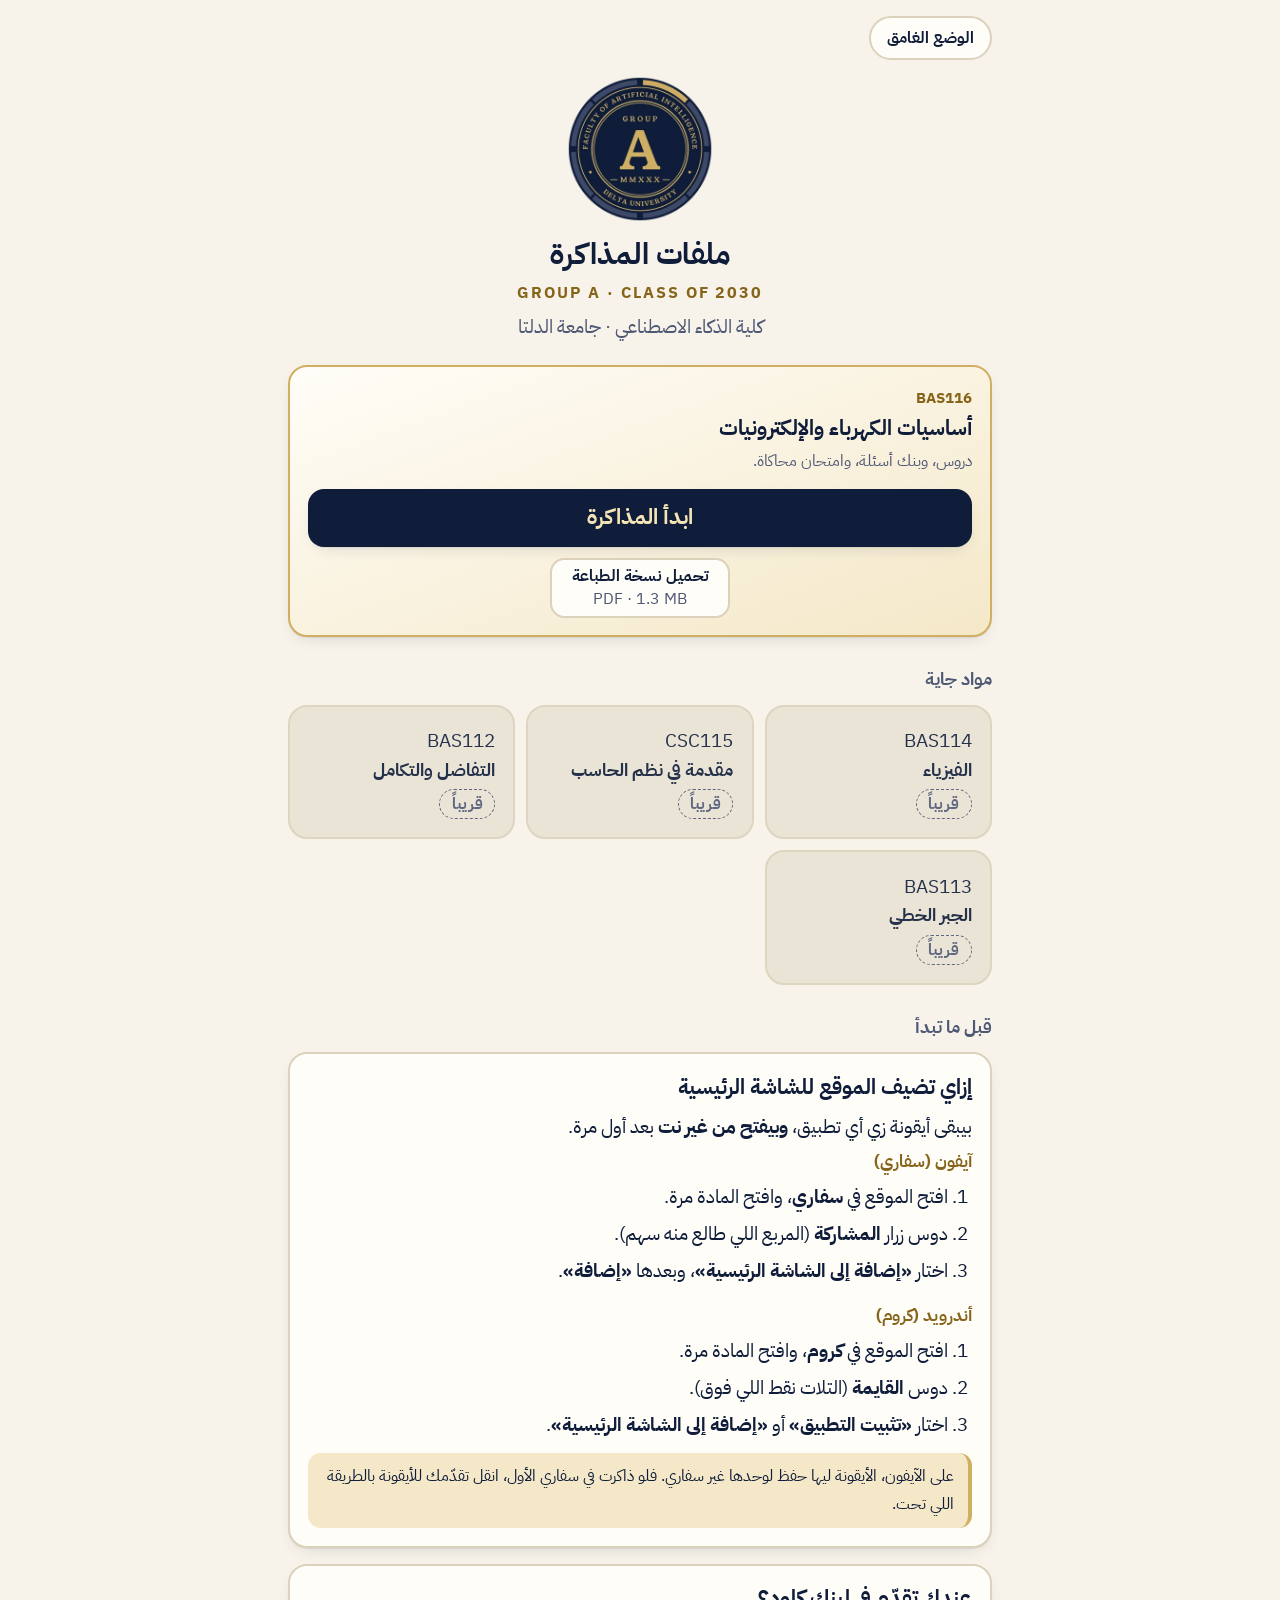
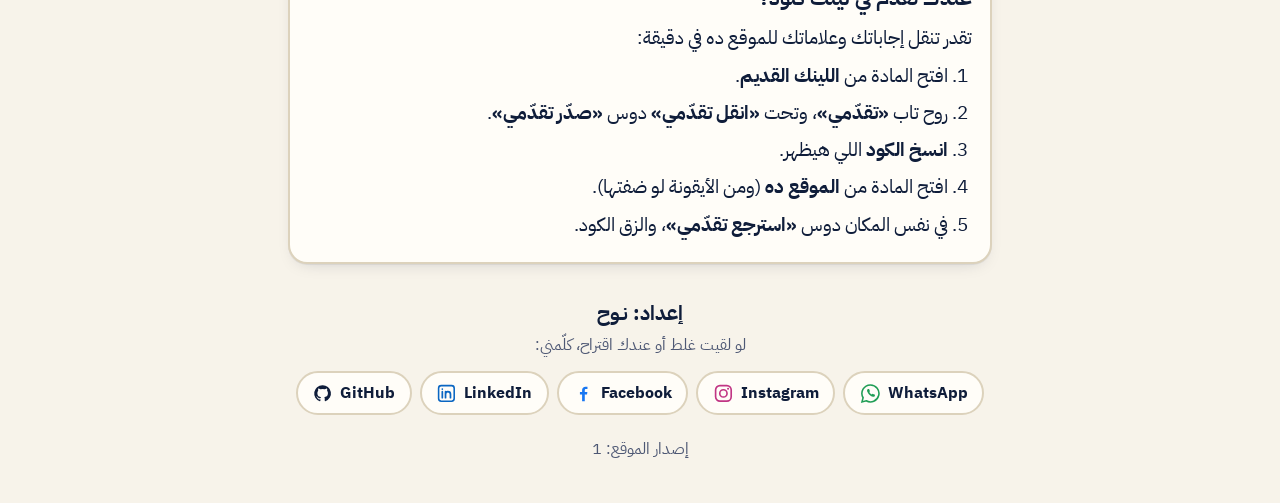
==== index.html @ 4255ae17 "Add offline study site (electricity course trial) Home page, BAS116 course + PDF, icons, manifest an" ====
<!doctype html>
<html lang="ar" dir="rtl">
<head>
<meta charset="utf-8">
<meta name="viewport" content="width=device-width, initial-scale=1, viewport-fit=cover">
<title>ملفات المذاكرة · Group A</title>
<meta name="description" content="ملفات مذاكرة Group A: كلية الذكاء الاصطناعي، جامعة الدلتا.">
<meta name="hub-version" content="1">
<link rel="manifest" href="manifest.webmanifest">
<link rel="icon" type="image/png" sizes="192x192" href="icons/icon-192.png">
<link rel="apple-touch-icon" sizes="180x180" href="icons/icon-180.png">
<meta name="apple-mobile-web-app-capable" content="yes">
<meta name="mobile-web-app-capable" content="yes">
<meta name="apple-mobile-web-app-title" content="مذاكرة Group A">
<meta name="apple-mobile-web-app-status-bar-style" content="default">
<meta name="theme-color" content="#F7F3EA" media="(prefers-color-scheme: light)">
<meta name="theme-color" content="#0B1530" media="(prefers-color-scheme: dark)">
<script>try{var t=localStorage.getItem("hub-theme");if(t==="light"||t==="dark")document.documentElement.setAttribute("data-theme",t)}catch(e){}</script>
<style>
@font-face{font-family:"IBM Plex Sans Arabic";font-weight:400;font-display:swap;src:url(fonts/plex-ar-400.woff2) format("woff2");unicode-range:U+0600-06FF, U+0750-077F, U+0870-088E, U+0890-0891, U+0897-08E1, U+08E3-08FF, U+200C-200E, U+2010-2011, U+204F, U+2E41, U+FB50-FDFF, U+FE70-FE74, U+FE76-FEFC, U+102E0-102FB, U+10E60-10E7E, U+10EC2-10EC4, U+10EFC-10EFF, U+1EE00-1EE03, U+1EE05-1EE1F, U+1EE21-1EE22, U+1EE24, U+1EE27, U+1EE29-1EE32, U+1EE34-1EE37, U+1EE39, U+1EE3B, U+1EE42, U+1EE47, U+1EE49, U+1EE4B, U+1EE4D-1EE4F, U+1EE51-1EE52, U+1EE54, U+1EE57, U+1EE59, U+1EE5B, U+1EE5D, U+1EE5F, U+1EE61-1EE62, U+1EE64, U+1EE67-1EE6A, U+1EE6C-1EE72, U+1EE74-1EE77, U+1EE79-1EE7C, U+1EE7E, U+1EE80-1EE89, U+1EE8B-1EE9B, U+1EEA1-1EEA3, U+1EEA5-1EEA9, U+1EEAB-1EEBB, U+1EEF0-1EEF1}
@font-face{font-family:"IBM Plex Sans Arabic";font-weight:400;font-display:swap;src:url(fonts/plex-lat-400.woff2) format("woff2");unicode-range:U+0000-00FF, U+0131, U+0152-0153, U+02BB-02BC, U+02C6, U+02DA, U+02DC, U+0304, U+0308, U+0329, U+2000-206F, U+20AC, U+2122, U+2191, U+2193, U+2212, U+2215, U+FEFF, U+FFFD}
@font-face{font-family:"IBM Plex Sans Arabic";font-weight:700;font-display:swap;src:url(fonts/plex-ar-700.woff2) format("woff2");unicode-range:U+0600-06FF, U+0750-077F, U+0870-088E, U+0890-0891, U+0897-08E1, U+08E3-08FF, U+200C-200E, U+2010-2011, U+204F, U+2E41, U+FB50-FDFF, U+FE70-FE74, U+FE76-FEFC, U+102E0-102FB, U+10E60-10E7E, U+10EC2-10EC4, U+10EFC-10EFF, U+1EE00-1EE03, U+1EE05-1EE1F, U+1EE21-1EE22, U+1EE24, U+1EE27, U+1EE29-1EE32, U+1EE34-1EE37, U+1EE39, U+1EE3B, U+1EE42, U+1EE47, U+1EE49, U+1EE4B, U+1EE4D-1EE4F, U+1EE51-1EE52, U+1EE54, U+1EE57, U+1EE59, U+1EE5B, U+1EE5D, U+1EE5F, U+1EE61-1EE62, U+1EE64, U+1EE67-1EE6A, U+1EE6C-1EE72, U+1EE74-1EE77, U+1EE79-1EE7C, U+1EE7E, U+1EE80-1EE89, U+1EE8B-1EE9B, U+1EEA1-1EEA3, U+1EEA5-1EEA9, U+1EEAB-1EEBB, U+1EEF0-1EEF1}
@font-face{font-family:"IBM Plex Sans Arabic";font-weight:700;font-display:swap;src:url(fonts/plex-lat-700.woff2) format("woff2");unicode-range:U+0000-00FF, U+0131, U+0152-0153, U+02BB-02BC, U+02C6, U+02DA, U+02DC, U+0304, U+0308, U+0329, U+2000-206F, U+20AC, U+2122, U+2191, U+2193, U+2212, U+2215, U+FEFF, U+FFFD}
:root{
  --paper:#F7F3EA;--surface:#FFFDF8;--ink:#0F1D3A;--muted:#4E5874;--rule:#DCD2BC;--hover:#EFE7D4;
  --acc:#0F1D3A;--on-acc:#F3E3B5;--gold:#D0AE62;--gold-ink:#86651B;--gold-soft:#F4E8C8;--soon:#E9E3D4;
  --ok:#1E7046;--okbg:#E4F2EA;
  --shadow:0 1px 0 rgba(15,29,58,.06),0 6px 18px -10px rgba(15,29,58,.25);
  --f-ui:"IBM Plex Sans Arabic","Segoe UI","Noto Sans Arabic",Tahoma,"Geeza Pro",Arial,sans-serif;
  color-scheme:light;
}
@media (prefers-color-scheme:dark){:root:not([data-theme="light"]){
  --paper:#0B1530;--surface:#111D3B;--ink:#EFE7D3;--muted:#A8B1C8;--rule:#26365C;--hover:#172548;
  --acc:#D0AE62;--on-acc:#0B1530;--gold:#D0AE62;--gold-ink:#E4C987;--gold-soft:#272716;--soon:#18264A;
  --ok:#72D49C;--okbg:#15301F;
  --shadow:0 1px 0 rgba(0,0,0,.3),0 8px 22px -12px rgba(0,0,0,.6);color-scheme:dark}}
:root[data-theme="dark"]{
  --paper:#0B1530;--surface:#111D3B;--ink:#EFE7D3;--muted:#A8B1C8;--rule:#26365C;--hover:#172548;
  --acc:#D0AE62;--on-acc:#0B1530;--gold:#D0AE62;--gold-ink:#E4C987;--gold-soft:#272716;--soon:#18264A;
  --ok:#72D49C;--okbg:#15301F;
  --shadow:0 1px 0 rgba(0,0,0,.3),0 8px 22px -12px rgba(0,0,0,.6);color-scheme:dark}
*{box-sizing:border-box}
html{-webkit-text-size-adjust:100%;text-size-adjust:100%}
body{margin:0;background:var(--paper);color:var(--ink);font-family:var(--f-ui);font-size:19px;line-height:1.75;
  padding:env(safe-area-inset-top,0) 0 env(safe-area-inset-bottom,0)}
.wrap{max-width:46rem;margin:0 auto;padding:1rem 16px 2.5rem}
.en{direction:ltr;unicode-bidi:isolate;display:block}
h1,h2,h3,p{margin:0}
/* فوق */
.top{display:flex;justify-content:flex-start;margin-bottom:.4rem}
.theme{font:inherit;font-size:1rem;font-weight:700;color:var(--ink);background:var(--surface);border:2px solid var(--rule);border-radius:2rem;min-height:2.75rem;padding:.2rem 1rem;cursor:pointer}
.theme:hover{border-color:var(--gold)}
.hero{text-align:center;padding:.4rem 0 1.4rem}
.stamp{width:9.5rem;height:9.5rem;margin:0 auto .6rem;display:block}
.stamp.d{display:none}
@media (prefers-color-scheme:dark){:root:not([data-theme="light"]) .stamp.l{display:none}:root:not([data-theme="light"]) .stamp.d{display:block}}
:root[data-theme="dark"] .stamp.l{display:none}:root[data-theme="dark"] .stamp.d{display:block}
.hero h1{font-size:1.9rem;line-height:1.35;color:var(--ink)}
.hero .tag{font-size:1rem;font-weight:700;letter-spacing:.12em;color:var(--gold-ink);margin-top:.2rem}
.hero .sub{color:var(--muted);margin-top:.2rem}
/* كروت */
.card{background:var(--surface);border:2px solid var(--rule);border-radius:1.2rem;padding:1.1rem 1.15rem;box-shadow:var(--shadow);margin-bottom:1rem}
.card h2{font-size:1.3rem;line-height:1.45;margin-bottom:.5rem}
.sec{font-size:1.15rem;font-weight:700;color:var(--muted);margin:1.6rem 0 .6rem}
.course.live{border-color:var(--gold);background:linear-gradient(160deg,var(--surface),var(--gold-soft))}
.code{text-align:right}
.course .code{font-weight:700;color:var(--gold-ink);font-size:.95rem}
.course h2{margin:.1rem 0 .2rem}
.course .meta{color:var(--muted);font-size:1rem}
.go{display:flex;align-items:center;justify-content:center;width:100%;min-height:3.6rem;margin-top:.9rem;border-radius:1rem;background:var(--acc);color:var(--on-acc);
  font-size:1.35rem;font-weight:700;text-decoration:none;box-shadow:var(--shadow)}
.go:hover{filter:brightness(1.08)}
.go:focus-visible,.pdf:focus-visible,.theme:focus-visible,.soc:focus-visible{outline:3px solid var(--gold);outline-offset:3px}
.pdf{display:flex;flex-direction:column;align-items:center;margin:.7rem auto 0;width:fit-content;min-height:2.75rem;padding:.35rem 1.2rem;border-radius:.9rem;border:2px solid var(--rule);
  color:var(--ink);text-decoration:none;font-weight:700;font-size:1rem;line-height:1.4;background:var(--surface)}
.pdf .en{font-size:1rem;font-weight:400;color:var(--muted)}
.pdf:hover{border-color:var(--gold)}
.soonlist{display:grid;grid-template-columns:repeat(auto-fit,minmax(13rem,1fr));gap:.7rem}
.soonlist .card{margin:0;background:var(--soon);box-shadow:none;opacity:.9}
.soonlist h2{font-size:1.1rem;margin:0}
.badge{display:inline-block;margin-top:.4rem;font-size:1rem;font-weight:700;color:var(--muted);border:1.5px dashed var(--muted);border-radius:2rem;padding:0 .7rem}
ol{margin:.2rem 0 0;padding-inline-start:1.5rem}
ol li{margin:.25rem 0}
.how h3{font-size:1.05rem;margin:.8rem 0 .1rem;color:var(--gold-ink)}
.how h3:first-of-type{margin-top:.2rem}
.note{margin-top:.7rem;padding:.6rem .85rem;border-radius:.8rem;background:var(--gold-soft);border-inline-start:4px solid var(--gold);font-size:1rem}
b{font-weight:700}
.offline{display:none;text-align:center;font-size:1rem;font-weight:700;color:var(--ok);background:var(--okbg);border-radius:.8rem;padding:.4rem .8rem;margin:0 0 1rem}
.offline.on{display:block}
/* تحت */
.credit{text-align:center;margin-top:2rem}
.credit h2{font-size:1.25rem}
.credit p{color:var(--muted);font-size:1rem}
.socs{display:flex;flex-wrap:wrap;justify-content:center;gap:.5rem;margin-top:.7rem}
.soc{display:inline-flex;align-items:center;gap:.45rem;min-height:2.8rem;padding:.25rem .9rem;border-radius:2rem;border:2px solid var(--rule);background:var(--surface);color:var(--ink);text-decoration:none;font-weight:700;font-size:1rem;direction:ltr}
.soc svg{width:1.3rem;height:1.3rem}
.soc:hover{border-color:var(--gold)}
.soc.wa{color:#1f9d55}.soc.ig{color:#c13584}.soc.fb{color:#1877f2}.soc.li{color:#0a66c2}.soc.gh{color:var(--ink)}
.soc span{color:var(--ink)}
.ver{margin-top:1.2rem;text-align:center;color:var(--muted);font-size:1rem}
</style>
</head>
<body>
<div class="wrap">
<div class="top"><button type="button" class="theme" id="theme">الوضع الغامق</button></div>

<header class="hero">
  <img class="stamp l" src="icons/stamp-lg-l.webp" width="152" height="152" alt="ختم Group A: كلية الذكاء الاصطناعي، جامعة الدلتا">
  <img class="stamp d" src="icons/stamp-lg-d.webp" width="152" height="152" alt="ختم Group A: كلية الذكاء الاصطناعي، جامعة الدلتا">
  <h1>ملفات المذاكرة</h1>
  <p class="tag en">GROUP A · CLASS OF 2030</p>
  <p class="sub">كلية الذكاء الاصطناعي · جامعة الدلتا</p>
</header>

<p class="offline" id="offline">✓ الموقع اتحفظ على جهازك، وبيفتح من غير نت.</p>

<main>
<section class="card course live" aria-labelledby="c-bas116">
  <p class="code en">BAS116</p>
  <h2 id="c-bas116">أساسيات الكهرباء والإلكترونيات</h2>
  <p class="meta">دروس، وبنك أسئلة، وامتحان محاكاة.</p>
  <a class="go" href="courses/BAS116_Electronics.html">ابدأ المذاكرة</a>
  <a class="pdf" href="pdfs/BAS116_Electronics.pdf" download>تحميل نسخة الطباعة<span class="en">PDF · 1.3 MB</span></a>
</section>

<h2 class="sec">مواد جاية</h2>
<div class="soonlist">
  <div class="card"><p class="code en">BAS114</p><h2>الفيزياء</h2><span class="badge">قريباً</span></div>
  <div class="card"><p class="code en">CSC115</p><h2>مقدمة في نظم الحاسب</h2><span class="badge">قريباً</span></div>
  <div class="card"><p class="code en">BAS112</p><h2>التفاضل والتكامل</h2><span class="badge">قريباً</span></div>
  <div class="card"><p class="code en">BAS113</p><h2>الجبر الخطي</h2><span class="badge">قريباً</span></div>
</div>

<h2 class="sec">قبل ما تبدأ</h2>
<section class="card how" aria-labelledby="h-add">
  <h2 id="h-add">إزاي تضيف الموقع للشاشة الرئيسية</h2>
  <p>بيبقى أيقونة زي أي تطبيق، <b>وبيفتح من غير نت</b> بعد أول مرة.</p>
  <h3>آيفون (سفاري)</h3>
  <ol>
    <li>افتح الموقع في <b>سفاري</b>، وافتح المادة مرة.</li>
    <li>دوس زرار <b>المشاركة</b> (المربع اللي طالع منه سهم).</li>
    <li>اختار <b>«إضافة إلى الشاشة الرئيسية»</b>، وبعدها <b>«إضافة»</b>.</li>
  </ol>
  <h3>أندرويد (كروم)</h3>
  <ol>
    <li>افتح الموقع في <b>كروم</b>، وافتح المادة مرة.</li>
    <li>دوس <b>القايمة</b> (التلات نقط اللي فوق).</li>
    <li>اختار <b>«تثبيت التطبيق»</b> أو <b>«إضافة إلى الشاشة الرئيسية»</b>.</li>
  </ol>
  <p class="note">على الآيفون، الأيقونة ليها حفظ لوحدها غير سفاري. فلو ذاكرت في سفاري الأول، انقل تقدّمك للأيقونة بالطريقة اللي تحت.</p>
</section>

<section class="card how" aria-labelledby="h-move">
  <h2 id="h-move">عندك تقدّم في لينك كلود؟</h2>
  <p>تقدر تنقل إجاباتك وعلاماتك للموقع ده في دقيقة:</p>
  <ol>
    <li>افتح المادة من <b>اللينك القديم</b>.</li>
    <li>روح تاب <b>«تقدّمي»</b>، وتحت <b>«انقل تقدّمي»</b> دوس <b>«صدّر تقدّمي»</b>.</li>
    <li><b>انسخ الكود</b> اللي هيظهر.</li>
    <li>افتح المادة من <b>الموقع ده</b> (ومن الأيقونة لو ضفتها).</li>
    <li>في نفس المكان دوس <b>«استرجع تقدّمي»</b>، والزق الكود.</li>
  </ol>
</section>
</main>

<footer class="credit" aria-labelledby="cr-h">
  <h2 id="cr-h">إعداد: نـوح</h2>
  <p>لو لقيت غلط أو عندك اقتراح، كلّمني:</p>
  <div class="socs"><a class="soc wa" href="https://wa.me/201114232172" target="_blank" rel="noopener"><svg viewBox="0 0 24 24" aria-hidden="true"><path d="M12 2.2A9.8 9.8 0 0 0 3.6 17l-1.3 4.8 4.9-1.3A9.8 9.8 0 1 0 12 2.2Z" fill="none" stroke="currentColor" stroke-width="1.8"/><path d="M8.6 7.4c.3-.6.6-.6.9-.6h.6c.2 0 .4.1.5.4l.8 1.9c.1.2 0 .5-.1.7l-.6.7c.6 1.2 1.6 2.2 2.8 2.8l.7-.6c.2-.2.5-.2.7-.1l1.9.8c.3.1.4.3.4.6v.6c0 .4-.1.7-.6.9-1.2.6-3 .3-4.8-1.1a9.7 9.7 0 0 1-3.2-3.9c-.6-1.4-.6-2.4 0-3.1Z" fill="currentColor"/></svg><span>WhatsApp</span></a><a class="soc ig" href="https://www.instagram.com/nooh.m.ibrahim/" target="_blank" rel="noopener"><svg viewBox="0 0 24 24" aria-hidden="true"><rect x="3" y="3" width="18" height="18" rx="5" fill="none" stroke="currentColor" stroke-width="1.9"/><circle cx="12" cy="12" r="4.2" fill="none" stroke="currentColor" stroke-width="1.9"/><circle cx="17.4" cy="6.6" r="1.2" fill="currentColor"/></svg><span>Instagram</span></a><a class="soc fb" href="https://www.facebook.com/profile.php?id=61594278003270" target="_blank" rel="noopener"><svg viewBox="0 0 24 24" aria-hidden="true"><path d="M13.6 21v-7.6h2.6l.4-3h-3V8.5c0-.9.3-1.5 1.5-1.5h1.6V4.3a21 21 0 0 0-2.3-.1c-2.3 0-3.9 1.4-3.9 4v2.2H8v3h2.5V21Z" fill="currentColor"/></svg><span>Facebook</span></a><a class="soc li" href="https://www.linkedin.com/in/nooh-m-ibrahim/" target="_blank" rel="noopener"><svg viewBox="0 0 24 24" aria-hidden="true"><rect x="3" y="3" width="18" height="18" rx="3" fill="none" stroke="currentColor" stroke-width="1.8"/><path d="M7.3 10v7M7.3 7v.01M11 17v-7M11 13c0-1.8 1-3 2.6-3S16.7 11 16.7 13v4" fill="none" stroke="currentColor" stroke-width="2" stroke-linecap="round"/></svg><span>LinkedIn</span></a><a class="soc gh" href="https://github.com/Nooh-Ibrahim" target="_blank" rel="noopener"><svg viewBox="0 0 24 24" aria-hidden="true"><path d="M12 2.5a9.5 9.5 0 0 0-3 18.5c.5.1.7-.2.7-.5v-1.7c-2.6.6-3.2-1.2-3.2-1.2-.4-1.1-1.1-1.4-1.1-1.4-.9-.6.1-.6.1-.6 1 .1 1.5 1 1.5 1 .9 1.5 2.3 1.1 2.9.8.1-.6.3-1.1.6-1.3-2.1-.2-4.3-1-4.3-4.7 0-1 .4-1.9 1-2.6-.1-.2-.4-1.2.1-2.5 0 0 .8-.3 2.6 1a9 9 0 0 1 4.8 0c1.8-1.3 2.6-1 2.6-1 .5 1.3.2 2.3.1 2.5.6.7 1 1.6 1 2.6 0 3.7-2.2 4.5-4.3 4.7.3.3.6.9.6 1.8v2.6c0 .3.2.6.7.5A9.5 9.5 0 0 0 12 2.5Z" fill="currentColor"/></svg><span>GitHub</span></a></div>
  <p class="ver" id="ver">إصدار الموقع: 1</p>
</footer>
</div>

<script>
(function () {
  "use strict";
  var root = document.documentElement, btn = document.getElementById("theme");
  function isDark() {
    var t = root.getAttribute("data-theme");
    return t ? t === "dark" : matchMedia("(prefers-color-scheme: dark)").matches;
  }
  function label() { btn.textContent = isDark() ? "الوضع الفاتح" : "الوضع الغامق"; }
  btn.addEventListener("click", function () {
    var t = isDark() ? "light" : "dark";
    root.setAttribute("data-theme", t);
    try { localStorage.setItem("hub-theme", t); } catch (e) {}
    label();
  });
  matchMedia("(prefers-color-scheme: dark)").addEventListener("change", label);
  label();

  // الشغل من غير نت: الـ Service Worker على الموقع كله، وبيحفظ الملفات أول مرة.
  if ("serviceWorker" in navigator) {
    navigator.serviceWorker.register("sw.js", { scope: "./" }).catch(function (e) { console.warn("sw:", e); });
    navigator.serviceWorker.ready.then(function () { return check(0); });
  }
  function check(n) {
    // الرسالة بتظهر لما ملف المادة يبقى محفوظ فعلاً.
    return caches.match("courses/BAS116_Electronics.html", { ignoreSearch: true }).then(function (r) {
      if (r) document.getElementById("offline").classList.add("on");
      else if (n < 20) setTimeout(function () { check(n + 1); }, 1500);
    });
  }
})();
</script>
</body>
</html>
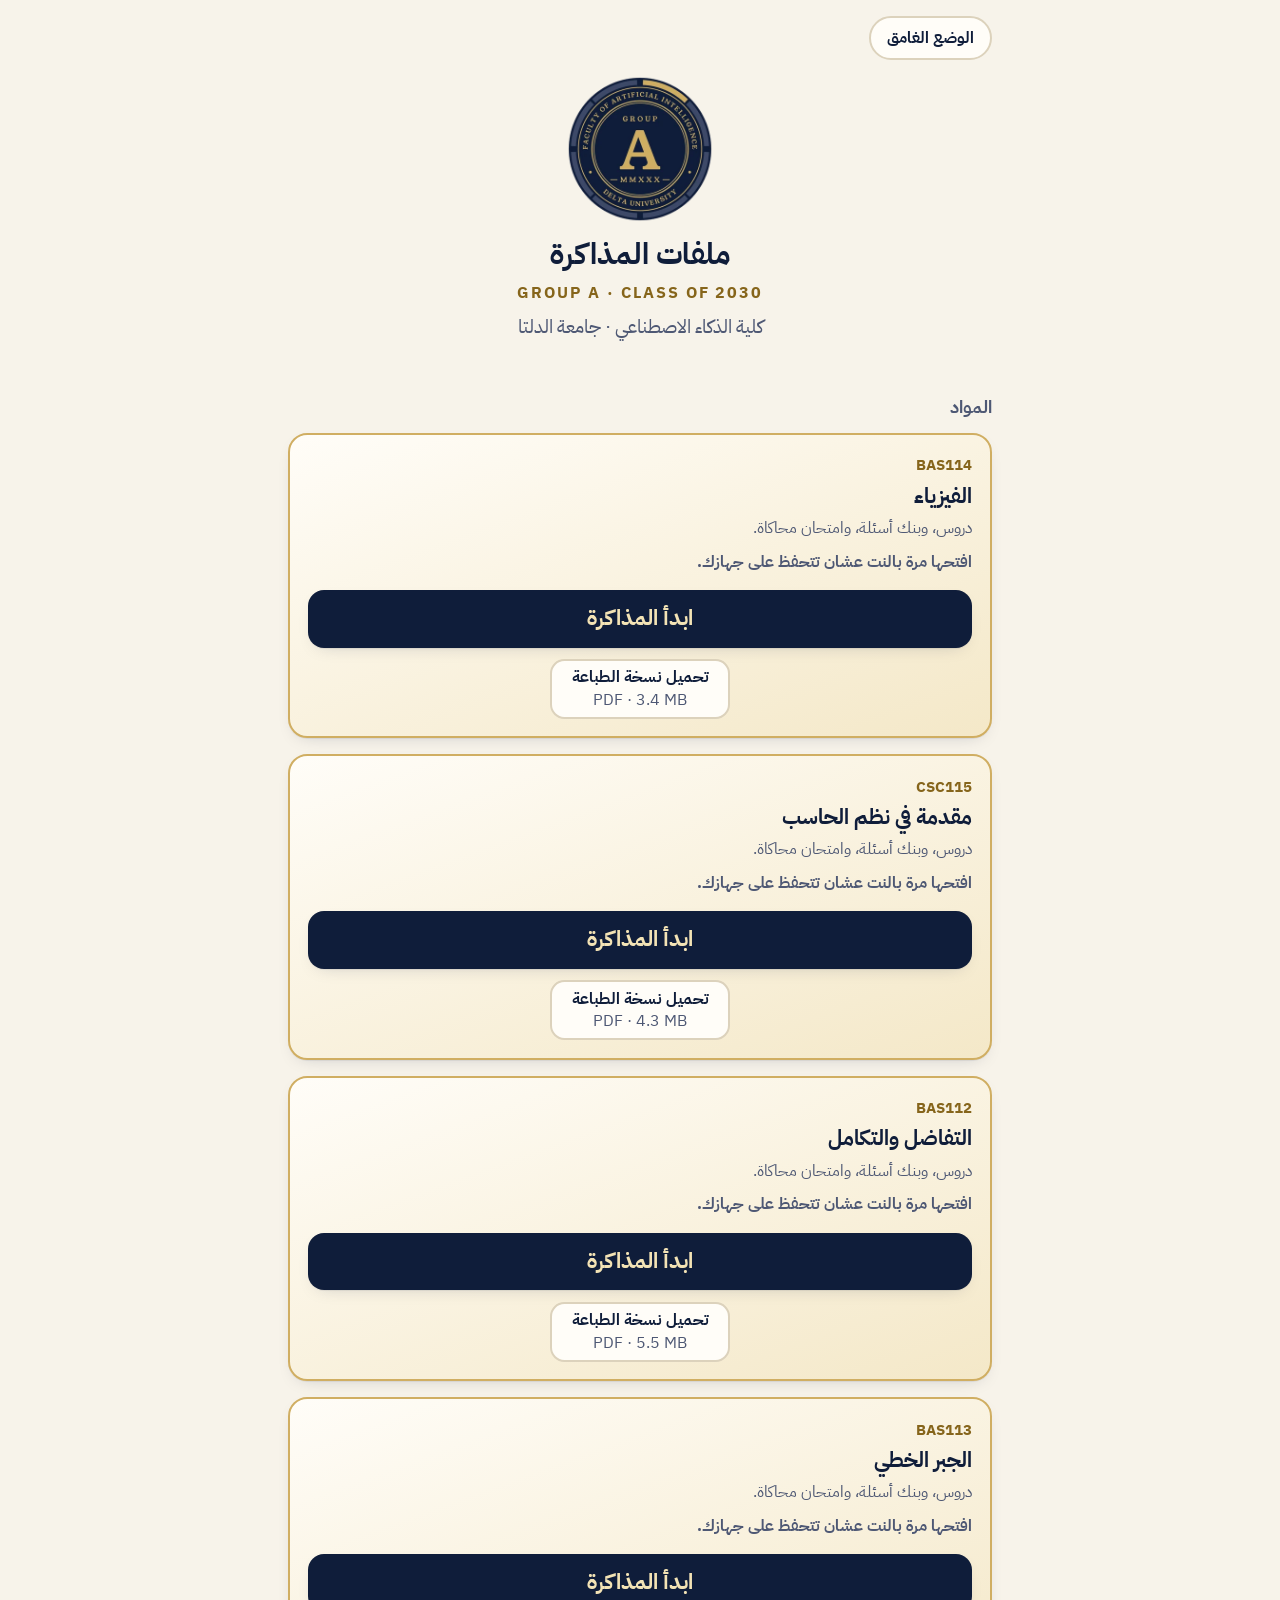
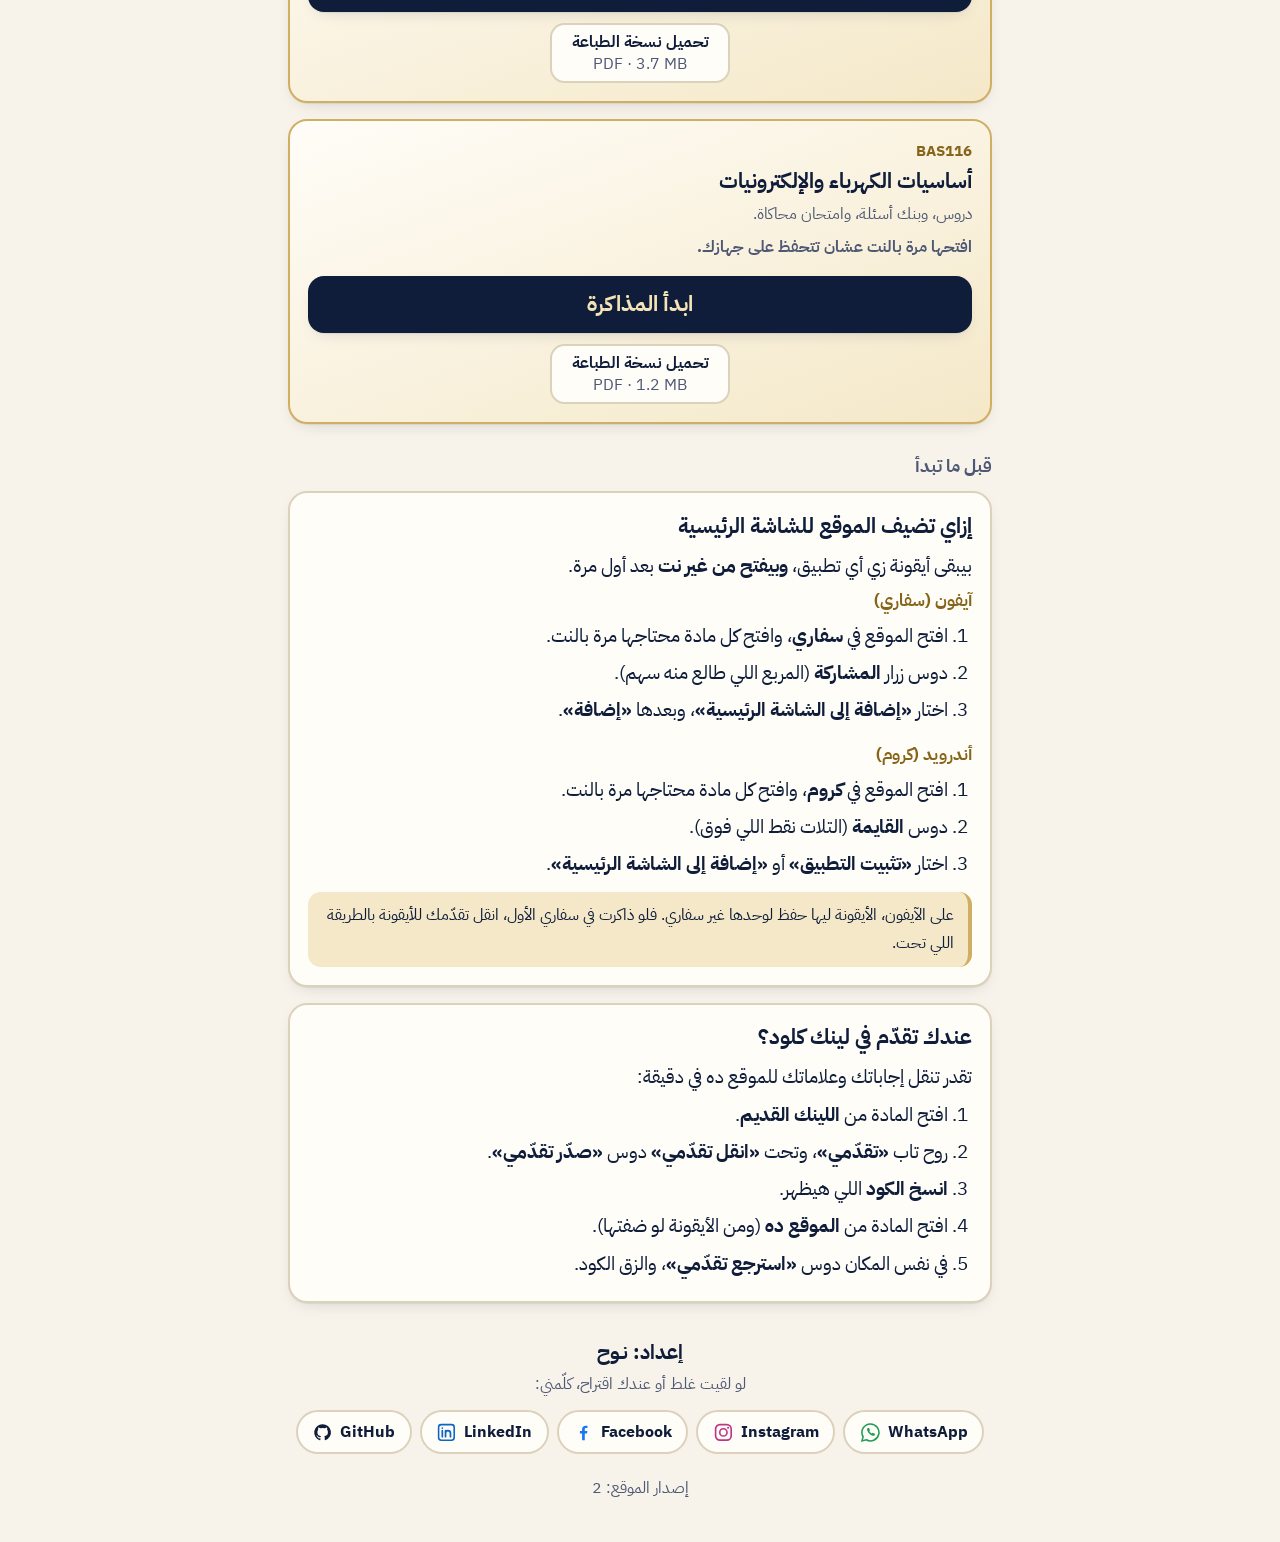
==== commit 4e767f51: "Add all five courses; save each course when first opened The shell is precached; course pages and PD" ====
--- a/index.html
+++ b/index.html
@@ -5,7 +5,7 @@
 <meta name="viewport" content="width=device-width, initial-scale=1, viewport-fit=cover">
 <title>ملفات المذاكرة · Group A</title>
 <meta name="description" content="ملفات مذاكرة Group A: كلية الذكاء الاصطناعي، جامعة الدلتا.">
-<meta name="hub-version" content="1">
+<meta name="hub-version" content="2">
 <link rel="manifest" href="manifest.webmanifest">
 <link rel="icon" type="image/png" sizes="192x192" href="icons/icon-192.png">
 <link rel="apple-touch-icon" sizes="180x180" href="icons/icon-180.png">
@@ -62,6 +62,8 @@
 .card{background:var(--surface);border:2px solid var(--rule);border-radius:1.2rem;padding:1.1rem 1.15rem;box-shadow:var(--shadow);margin-bottom:1rem}
 .card h2{font-size:1.3rem;line-height:1.45;margin-bottom:.5rem}
 .sec{font-size:1.15rem;font-weight:700;color:var(--muted);margin:1.6rem 0 .6rem}
+.saved{margin-top:.35rem;font-size:1rem;font-weight:700;color:var(--muted)}
+.saved.on{color:var(--ok)}
 .course.live{border-color:var(--gold);background:linear-gradient(160deg,var(--surface),var(--gold-soft))}
 .code{text-align:right}
 .course .code{font-weight:700;color:var(--gold-ink);font-size:.95rem}
@@ -75,10 +77,6 @@
   color:var(--ink);text-decoration:none;font-weight:700;font-size:1rem;line-height:1.4;background:var(--surface)}
 .pdf .en{font-size:1rem;font-weight:400;color:var(--muted)}
 .pdf:hover{border-color:var(--gold)}
-.soonlist{display:grid;grid-template-columns:repeat(auto-fit,minmax(13rem,1fr));gap:.7rem}
-.soonlist .card{margin:0;background:var(--soon);box-shadow:none;opacity:.9}
-.soonlist h2{font-size:1.1rem;margin:0}
-.badge{display:inline-block;margin-top:.4rem;font-size:1rem;font-weight:700;color:var(--muted);border:1.5px dashed var(--muted);border-radius:2rem;padding:0 .7rem}
 ol{margin:.2rem 0 0;padding-inline-start:1.5rem}
 ol li{margin:.25rem 0}
 .how h3{font-size:1.05rem;margin:.8rem 0 .1rem;color:var(--gold-ink)}
@@ -112,24 +110,50 @@
   <p class="sub">كلية الذكاء الاصطناعي · جامعة الدلتا</p>
 </header>
 
-<p class="offline" id="offline">✓ الموقع اتحفظ على جهازك، وبيفتح من غير نت.</p>
+<p class="offline" id="offline">✓ الموقع اتحفظ على جهازك، وبيفتح من غير نت. وكل مادة بتتحفظ أول ما تفتحها.</p>
 
 <main>
-<section class="card course live" aria-labelledby="c-bas116">
+<h2 class="sec">المواد</h2>
+<section class="card course live" aria-labelledby="c-bas114" data-course="courses/BAS114_Physics.html">
+  <p class="code en">BAS114</p>
+  <h2 id="c-bas114">الفيزياء</h2>
+  <p class="meta">دروس، وبنك أسئلة، وامتحان محاكاة.</p>
+  <p class="saved">افتحها مرة بالنت عشان تتحفظ على جهازك.</p>
+  <a class="go" href="courses/BAS114_Physics.html">ابدأ المذاكرة</a>
+  <a class="pdf" href="pdfs/BAS114_Physics.pdf" download>تحميل نسخة الطباعة<span class="en">PDF · 3.4 MB</span></a>
+</section>
+<section class="card course live" aria-labelledby="c-csc115" data-course="courses/CSC115_ComputerSystems.html">
+  <p class="code en">CSC115</p>
+  <h2 id="c-csc115">مقدمة في نظم الحاسب</h2>
+  <p class="meta">دروس، وبنك أسئلة، وامتحان محاكاة.</p>
+  <p class="saved">افتحها مرة بالنت عشان تتحفظ على جهازك.</p>
+  <a class="go" href="courses/CSC115_ComputerSystems.html">ابدأ المذاكرة</a>
+  <a class="pdf" href="pdfs/CSC115_ComputerSystems.pdf" download>تحميل نسخة الطباعة<span class="en">PDF · 4.3 MB</span></a>
+</section>
+<section class="card course live" aria-labelledby="c-bas112" data-course="courses/BAS112_Calculus.html">
+  <p class="code en">BAS112</p>
+  <h2 id="c-bas112">التفاضل والتكامل</h2>
+  <p class="meta">دروس، وبنك أسئلة، وامتحان محاكاة.</p>
+  <p class="saved">افتحها مرة بالنت عشان تتحفظ على جهازك.</p>
+  <a class="go" href="courses/BAS112_Calculus.html">ابدأ المذاكرة</a>
+  <a class="pdf" href="pdfs/BAS112_Calculus.pdf" download>تحميل نسخة الطباعة<span class="en">PDF · 5.5 MB</span></a>
+</section>
+<section class="card course live" aria-labelledby="c-bas113" data-course="courses/BAS113_LinearAlgebra.html">
+  <p class="code en">BAS113</p>
+  <h2 id="c-bas113">الجبر الخطي</h2>
+  <p class="meta">دروس، وبنك أسئلة، وامتحان محاكاة.</p>
+  <p class="saved">افتحها مرة بالنت عشان تتحفظ على جهازك.</p>
+  <a class="go" href="courses/BAS113_LinearAlgebra.html">ابدأ المذاكرة</a>
+  <a class="pdf" href="pdfs/BAS113_LinearAlgebra.pdf" download>تحميل نسخة الطباعة<span class="en">PDF · 3.7 MB</span></a>
+</section>
+<section class="card course live" aria-labelledby="c-bas116" data-course="courses/BAS116_Electronics.html">
   <p class="code en">BAS116</p>
   <h2 id="c-bas116">أساسيات الكهرباء والإلكترونيات</h2>
   <p class="meta">دروس، وبنك أسئلة، وامتحان محاكاة.</p>
+  <p class="saved">افتحها مرة بالنت عشان تتحفظ على جهازك.</p>
   <a class="go" href="courses/BAS116_Electronics.html">ابدأ المذاكرة</a>
-  <a class="pdf" href="pdfs/BAS116_Electronics.pdf" download>تحميل نسخة الطباعة<span class="en">PDF · 1.3 MB</span></a>
-</section>
-
-<h2 class="sec">مواد جاية</h2>
-<div class="soonlist">
-  <div class="card"><p class="code en">BAS114</p><h2>الفيزياء</h2><span class="badge">قريباً</span></div>
-  <div class="card"><p class="code en">CSC115</p><h2>مقدمة في نظم الحاسب</h2><span class="badge">قريباً</span></div>
-  <div class="card"><p class="code en">BAS112</p><h2>التفاضل والتكامل</h2><span class="badge">قريباً</span></div>
-  <div class="card"><p class="code en">BAS113</p><h2>الجبر الخطي</h2><span class="badge">قريباً</span></div>
-</div>
+  <a class="pdf" href="pdfs/BAS116_Electronics.pdf" download>تحميل نسخة الطباعة<span class="en">PDF · 1.2 MB</span></a>
+</section>
 
 <h2 class="sec">قبل ما تبدأ</h2>
 <section class="card how" aria-labelledby="h-add">
@@ -137,13 +161,13 @@
   <p>بيبقى أيقونة زي أي تطبيق، <b>وبيفتح من غير نت</b> بعد أول مرة.</p>
   <h3>آيفون (سفاري)</h3>
   <ol>
-    <li>افتح الموقع في <b>سفاري</b>، وافتح المادة مرة.</li>
+    <li>افتح الموقع في <b>سفاري</b>، وافتح كل مادة محتاجها مرة بالنت.</li>
     <li>دوس زرار <b>المشاركة</b> (المربع اللي طالع منه سهم).</li>
     <li>اختار <b>«إضافة إلى الشاشة الرئيسية»</b>، وبعدها <b>«إضافة»</b>.</li>
   </ol>
   <h3>أندرويد (كروم)</h3>
   <ol>
-    <li>افتح الموقع في <b>كروم</b>، وافتح المادة مرة.</li>
+    <li>افتح الموقع في <b>كروم</b>، وافتح كل مادة محتاجها مرة بالنت.</li>
     <li>دوس <b>القايمة</b> (التلات نقط اللي فوق).</li>
     <li>اختار <b>«تثبيت التطبيق»</b> أو <b>«إضافة إلى الشاشة الرئيسية»</b>.</li>
   </ol>
@@ -167,7 +191,7 @@
   <h2 id="cr-h">إعداد: نـوح</h2>
   <p>لو لقيت غلط أو عندك اقتراح، كلّمني:</p>
   <div class="socs"><a class="soc wa" href="https://wa.me/201114232172" target="_blank" rel="noopener"><svg viewBox="0 0 24 24" aria-hidden="true"><path d="M12 2.2A9.8 9.8 0 0 0 3.6 17l-1.3 4.8 4.9-1.3A9.8 9.8 0 1 0 12 2.2Z" fill="none" stroke="currentColor" stroke-width="1.8"/><path d="M8.6 7.4c.3-.6.6-.6.9-.6h.6c.2 0 .4.1.5.4l.8 1.9c.1.2 0 .5-.1.7l-.6.7c.6 1.2 1.6 2.2 2.8 2.8l.7-.6c.2-.2.5-.2.7-.1l1.9.8c.3.1.4.3.4.6v.6c0 .4-.1.7-.6.9-1.2.6-3 .3-4.8-1.1a9.7 9.7 0 0 1-3.2-3.9c-.6-1.4-.6-2.4 0-3.1Z" fill="currentColor"/></svg><span>WhatsApp</span></a><a class="soc ig" href="https://www.instagram.com/nooh.m.ibrahim/" target="_blank" rel="noopener"><svg viewBox="0 0 24 24" aria-hidden="true"><rect x="3" y="3" width="18" height="18" rx="5" fill="none" stroke="currentColor" stroke-width="1.9"/><circle cx="12" cy="12" r="4.2" fill="none" stroke="currentColor" stroke-width="1.9"/><circle cx="17.4" cy="6.6" r="1.2" fill="currentColor"/></svg><span>Instagram</span></a><a class="soc fb" href="https://www.facebook.com/profile.php?id=61594278003270" target="_blank" rel="noopener"><svg viewBox="0 0 24 24" aria-hidden="true"><path d="M13.6 21v-7.6h2.6l.4-3h-3V8.5c0-.9.3-1.5 1.5-1.5h1.6V4.3a21 21 0 0 0-2.3-.1c-2.3 0-3.9 1.4-3.9 4v2.2H8v3h2.5V21Z" fill="currentColor"/></svg><span>Facebook</span></a><a class="soc li" href="https://www.linkedin.com/in/nooh-m-ibrahim/" target="_blank" rel="noopener"><svg viewBox="0 0 24 24" aria-hidden="true"><rect x="3" y="3" width="18" height="18" rx="3" fill="none" stroke="currentColor" stroke-width="1.8"/><path d="M7.3 10v7M7.3 7v.01M11 17v-7M11 13c0-1.8 1-3 2.6-3S16.7 11 16.7 13v4" fill="none" stroke="currentColor" stroke-width="2" stroke-linecap="round"/></svg><span>LinkedIn</span></a><a class="soc gh" href="https://github.com/Nooh-Ibrahim" target="_blank" rel="noopener"><svg viewBox="0 0 24 24" aria-hidden="true"><path d="M12 2.5a9.5 9.5 0 0 0-3 18.5c.5.1.7-.2.7-.5v-1.7c-2.6.6-3.2-1.2-3.2-1.2-.4-1.1-1.1-1.4-1.1-1.4-.9-.6.1-.6.1-.6 1 .1 1.5 1 1.5 1 .9 1.5 2.3 1.1 2.9.8.1-.6.3-1.1.6-1.3-2.1-.2-4.3-1-4.3-4.7 0-1 .4-1.9 1-2.6-.1-.2-.4-1.2.1-2.5 0 0 .8-.3 2.6 1a9 9 0 0 1 4.8 0c1.8-1.3 2.6-1 2.6-1 .5 1.3.2 2.3.1 2.5.6.7 1 1.6 1 2.6 0 3.7-2.2 4.5-4.3 4.7.3.3.6.9.6 1.8v2.6c0 .3.2.6.7.5A9.5 9.5 0 0 0 12 2.5Z" fill="currentColor"/></svg><span>GitHub</span></a></div>
-  <p class="ver" id="ver">إصدار الموقع: 1</p>
+  <p class="ver" id="ver">إصدار الموقع: 2</p>
 </footer>
 </div>
 
@@ -195,9 +219,14 @@
     navigator.serviceWorker.ready.then(function () { return check(0); });
   }
   function check(n) {
-    // الرسالة بتظهر لما ملف المادة يبقى محفوظ فعلاً.
-    return caches.match("courses/BAS116_Electronics.html", { ignoreSearch: true }).then(function (r) {
-      if (r) document.getElementById("offline").classList.add("on");
+    // الرسالة بتظهر لما الصفحة الرئيسية تتحفظ، وكل كارت بيقول مادته محفوظة ولا لأ.
+    var cards = [].slice.call(document.querySelectorAll("[data-course]"));
+    return Promise.all([caches.match("./")].concat(cards.map(function (c) {
+      return caches.match(c.getAttribute("data-course"), { ignoreSearch: true }).then(function (r) {
+        if (r) { var s = c.querySelector(".saved"); s.textContent = "✓ محفوظة على جهازك، وبتفتح من غير نت."; s.classList.add("on"); }
+      });
+    }))).then(function (r) {
+      if (r[0]) document.getElementById("offline").classList.add("on");
       else if (n < 20) setTimeout(function () { check(n + 1); }, 1500);
     });
   }
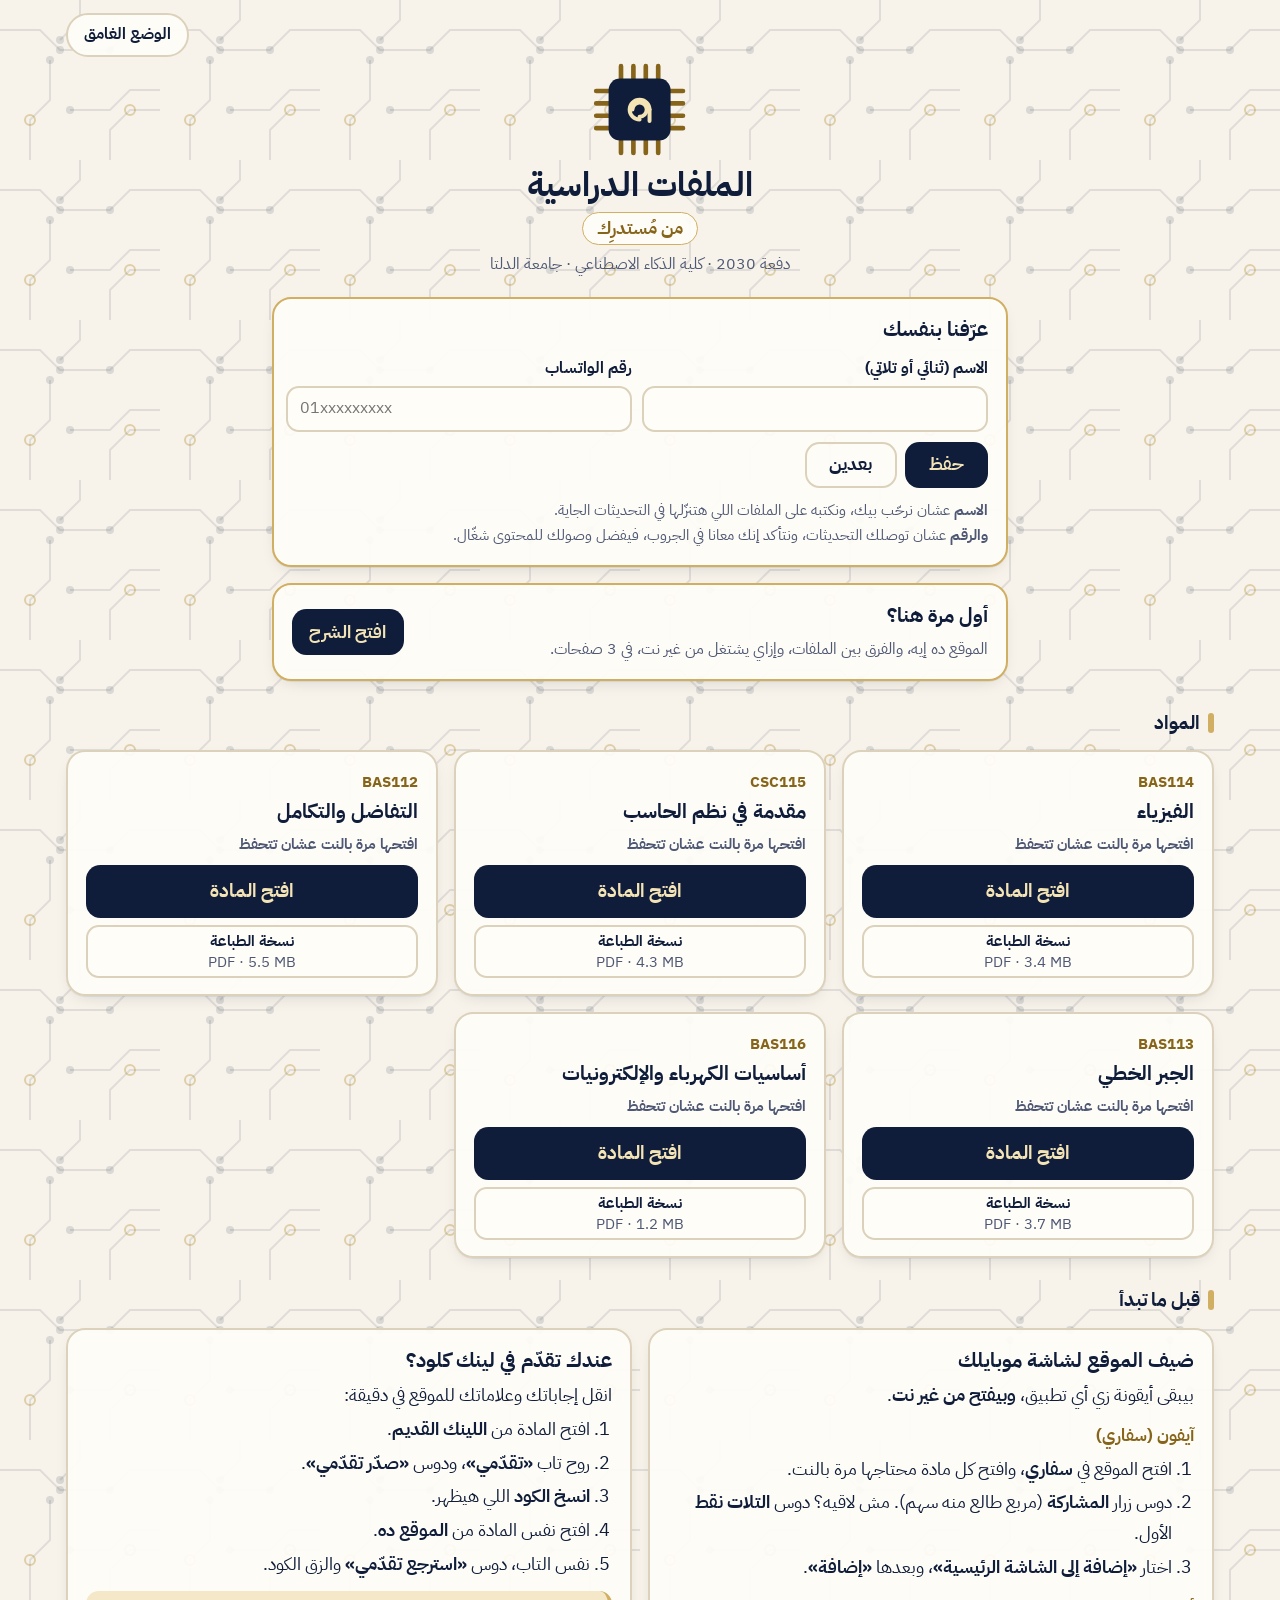
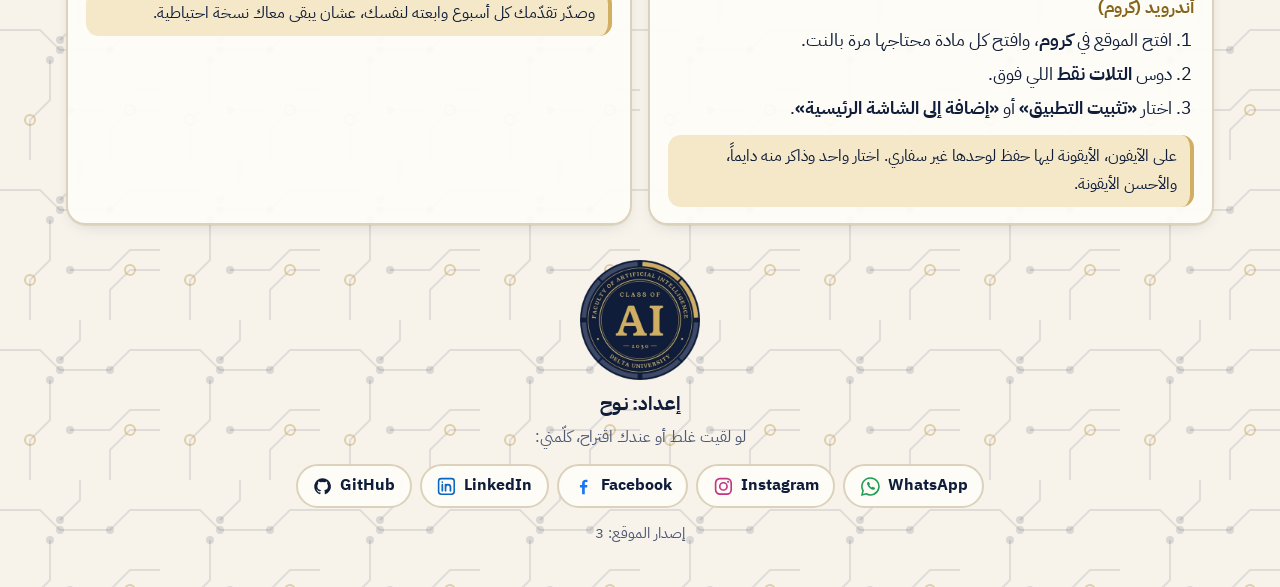
==== commit 72577ce3: "Redesign as «الملفات الدراسية» from Mustadrak (v3) - Mustadrak meem-in-chip logo and app icons, PCB-" ====
--- a/index.html
+++ b/index.html
@@ -3,195 +3,141 @@
 <head>
 <meta charset="utf-8">
 <meta name="viewport" content="width=device-width, initial-scale=1, viewport-fit=cover">
-<title>ملفات المذاكرة · Group A</title>
-<meta name="description" content="ملفات مذاكرة Group A: كلية الذكاء الاصطناعي، جامعة الدلتا.">
-<meta name="hub-version" content="2">
+<title>الملفات الدراسية · مُستدرِك</title>
+<meta name="description" content="الملفات الدراسية لدفعة 2030، كلية الذكاء الاصطناعي، جامعة الدلتا. من مُستدرِك.">
+<meta name="hub-version" content="3">
 <link rel="manifest" href="manifest.webmanifest">
 <link rel="icon" type="image/png" sizes="192x192" href="icons/icon-192.png">
 <link rel="apple-touch-icon" sizes="180x180" href="icons/icon-180.png">
 <meta name="apple-mobile-web-app-capable" content="yes">
 <meta name="mobile-web-app-capable" content="yes">
-<meta name="apple-mobile-web-app-title" content="مذاكرة Group A">
+<meta name="apple-mobile-web-app-title" content="الملفات الدراسية">
 <meta name="apple-mobile-web-app-status-bar-style" content="default">
 <meta name="theme-color" content="#F7F3EA" media="(prefers-color-scheme: light)">
 <meta name="theme-color" content="#0B1530" media="(prefers-color-scheme: dark)">
 <script>try{var t=localStorage.getItem("hub-theme");if(t==="light"||t==="dark")document.documentElement.setAttribute("data-theme",t)}catch(e){}</script>
-<style>
-@font-face{font-family:"IBM Plex Sans Arabic";font-weight:400;font-display:swap;src:url(fonts/plex-ar-400.woff2) format("woff2");unicode-range:U+0600-06FF, U+0750-077F, U+0870-088E, U+0890-0891, U+0897-08E1, U+08E3-08FF, U+200C-200E, U+2010-2011, U+204F, U+2E41, U+FB50-FDFF, U+FE70-FE74, U+FE76-FEFC, U+102E0-102FB, U+10E60-10E7E, U+10EC2-10EC4, U+10EFC-10EFF, U+1EE00-1EE03, U+1EE05-1EE1F, U+1EE21-1EE22, U+1EE24, U+1EE27, U+1EE29-1EE32, U+1EE34-1EE37, U+1EE39, U+1EE3B, U+1EE42, U+1EE47, U+1EE49, U+1EE4B, U+1EE4D-1EE4F, U+1EE51-1EE52, U+1EE54, U+1EE57, U+1EE59, U+1EE5B, U+1EE5D, U+1EE5F, U+1EE61-1EE62, U+1EE64, U+1EE67-1EE6A, U+1EE6C-1EE72, U+1EE74-1EE77, U+1EE79-1EE7C, U+1EE7E, U+1EE80-1EE89, U+1EE8B-1EE9B, U+1EEA1-1EEA3, U+1EEA5-1EEA9, U+1EEAB-1EEBB, U+1EEF0-1EEF1}
-@font-face{font-family:"IBM Plex Sans Arabic";font-weight:400;font-display:swap;src:url(fonts/plex-lat-400.woff2) format("woff2");unicode-range:U+0000-00FF, U+0131, U+0152-0153, U+02BB-02BC, U+02C6, U+02DA, U+02DC, U+0304, U+0308, U+0329, U+2000-206F, U+20AC, U+2122, U+2191, U+2193, U+2212, U+2215, U+FEFF, U+FFFD}
-@font-face{font-family:"IBM Plex Sans Arabic";font-weight:700;font-display:swap;src:url(fonts/plex-ar-700.woff2) format("woff2");unicode-range:U+0600-06FF, U+0750-077F, U+0870-088E, U+0890-0891, U+0897-08E1, U+08E3-08FF, U+200C-200E, U+2010-2011, U+204F, U+2E41, U+FB50-FDFF, U+FE70-FE74, U+FE76-FEFC, U+102E0-102FB, U+10E60-10E7E, U+10EC2-10EC4, U+10EFC-10EFF, U+1EE00-1EE03, U+1EE05-1EE1F, U+1EE21-1EE22, U+1EE24, U+1EE27, U+1EE29-1EE32, U+1EE34-1EE37, U+1EE39, U+1EE3B, U+1EE42, U+1EE47, U+1EE49, U+1EE4B, U+1EE4D-1EE4F, U+1EE51-1EE52, U+1EE54, U+1EE57, U+1EE59, U+1EE5B, U+1EE5D, U+1EE5F, U+1EE61-1EE62, U+1EE64, U+1EE67-1EE6A, U+1EE6C-1EE72, U+1EE74-1EE77, U+1EE79-1EE7C, U+1EE7E, U+1EE80-1EE89, U+1EE8B-1EE9B, U+1EEA1-1EEA3, U+1EEA5-1EEA9, U+1EEAB-1EEBB, U+1EEF0-1EEF1}
-@font-face{font-family:"IBM Plex Sans Arabic";font-weight:700;font-display:swap;src:url(fonts/plex-lat-700.woff2) format("woff2");unicode-range:U+0000-00FF, U+0131, U+0152-0153, U+02BB-02BC, U+02C6, U+02DA, U+02DC, U+0304, U+0308, U+0329, U+2000-206F, U+20AC, U+2122, U+2191, U+2193, U+2212, U+2215, U+FEFF, U+FFFD}
-:root{
-  --paper:#F7F3EA;--surface:#FFFDF8;--ink:#0F1D3A;--muted:#4E5874;--rule:#DCD2BC;--hover:#EFE7D4;
-  --acc:#0F1D3A;--on-acc:#F3E3B5;--gold:#D0AE62;--gold-ink:#86651B;--gold-soft:#F4E8C8;--soon:#E9E3D4;
-  --ok:#1E7046;--okbg:#E4F2EA;
-  --shadow:0 1px 0 rgba(15,29,58,.06),0 6px 18px -10px rgba(15,29,58,.25);
-  --f-ui:"IBM Plex Sans Arabic","Segoe UI","Noto Sans Arabic",Tahoma,"Geeza Pro",Arial,sans-serif;
-  color-scheme:light;
-}
-@media (prefers-color-scheme:dark){:root:not([data-theme="light"]){
-  --paper:#0B1530;--surface:#111D3B;--ink:#EFE7D3;--muted:#A8B1C8;--rule:#26365C;--hover:#172548;
-  --acc:#D0AE62;--on-acc:#0B1530;--gold:#D0AE62;--gold-ink:#E4C987;--gold-soft:#272716;--soon:#18264A;
-  --ok:#72D49C;--okbg:#15301F;
-  --shadow:0 1px 0 rgba(0,0,0,.3),0 8px 22px -12px rgba(0,0,0,.6);color-scheme:dark}}
-:root[data-theme="dark"]{
-  --paper:#0B1530;--surface:#111D3B;--ink:#EFE7D3;--muted:#A8B1C8;--rule:#26365C;--hover:#172548;
-  --acc:#D0AE62;--on-acc:#0B1530;--gold:#D0AE62;--gold-ink:#E4C987;--gold-soft:#272716;--soon:#18264A;
-  --ok:#72D49C;--okbg:#15301F;
-  --shadow:0 1px 0 rgba(0,0,0,.3),0 8px 22px -12px rgba(0,0,0,.6);color-scheme:dark}
-*{box-sizing:border-box}
-html{-webkit-text-size-adjust:100%;text-size-adjust:100%}
-body{margin:0;background:var(--paper);color:var(--ink);font-family:var(--f-ui);font-size:19px;line-height:1.75;
-  padding:env(safe-area-inset-top,0) 0 env(safe-area-inset-bottom,0)}
-.wrap{max-width:46rem;margin:0 auto;padding:1rem 16px 2.5rem}
-.en{direction:ltr;unicode-bidi:isolate;display:block}
-h1,h2,h3,p{margin:0}
-/* فوق */
-.top{display:flex;justify-content:flex-start;margin-bottom:.4rem}
-.theme{font:inherit;font-size:1rem;font-weight:700;color:var(--ink);background:var(--surface);border:2px solid var(--rule);border-radius:2rem;min-height:2.75rem;padding:.2rem 1rem;cursor:pointer}
-.theme:hover{border-color:var(--gold)}
-.hero{text-align:center;padding:.4rem 0 1.4rem}
-.stamp{width:9.5rem;height:9.5rem;margin:0 auto .6rem;display:block}
-.stamp.d{display:none}
-@media (prefers-color-scheme:dark){:root:not([data-theme="light"]) .stamp.l{display:none}:root:not([data-theme="light"]) .stamp.d{display:block}}
-:root[data-theme="dark"] .stamp.l{display:none}:root[data-theme="dark"] .stamp.d{display:block}
-.hero h1{font-size:1.9rem;line-height:1.35;color:var(--ink)}
-.hero .tag{font-size:1rem;font-weight:700;letter-spacing:.12em;color:var(--gold-ink);margin-top:.2rem}
-.hero .sub{color:var(--muted);margin-top:.2rem}
-/* كروت */
-.card{background:var(--surface);border:2px solid var(--rule);border-radius:1.2rem;padding:1.1rem 1.15rem;box-shadow:var(--shadow);margin-bottom:1rem}
-.card h2{font-size:1.3rem;line-height:1.45;margin-bottom:.5rem}
-.sec{font-size:1.15rem;font-weight:700;color:var(--muted);margin:1.6rem 0 .6rem}
-.saved{margin-top:.35rem;font-size:1rem;font-weight:700;color:var(--muted)}
-.saved.on{color:var(--ok)}
-.course.live{border-color:var(--gold);background:linear-gradient(160deg,var(--surface),var(--gold-soft))}
-.code{text-align:right}
-.course .code{font-weight:700;color:var(--gold-ink);font-size:.95rem}
-.course h2{margin:.1rem 0 .2rem}
-.course .meta{color:var(--muted);font-size:1rem}
-.go{display:flex;align-items:center;justify-content:center;width:100%;min-height:3.6rem;margin-top:.9rem;border-radius:1rem;background:var(--acc);color:var(--on-acc);
-  font-size:1.35rem;font-weight:700;text-decoration:none;box-shadow:var(--shadow)}
-.go:hover{filter:brightness(1.08)}
-.go:focus-visible,.pdf:focus-visible,.theme:focus-visible,.soc:focus-visible{outline:3px solid var(--gold);outline-offset:3px}
-.pdf{display:flex;flex-direction:column;align-items:center;margin:.7rem auto 0;width:fit-content;min-height:2.75rem;padding:.35rem 1.2rem;border-radius:.9rem;border:2px solid var(--rule);
-  color:var(--ink);text-decoration:none;font-weight:700;font-size:1rem;line-height:1.4;background:var(--surface)}
-.pdf .en{font-size:1rem;font-weight:400;color:var(--muted)}
-.pdf:hover{border-color:var(--gold)}
-ol{margin:.2rem 0 0;padding-inline-start:1.5rem}
-ol li{margin:.25rem 0}
-.how h3{font-size:1.05rem;margin:.8rem 0 .1rem;color:var(--gold-ink)}
-.how h3:first-of-type{margin-top:.2rem}
-.note{margin-top:.7rem;padding:.6rem .85rem;border-radius:.8rem;background:var(--gold-soft);border-inline-start:4px solid var(--gold);font-size:1rem}
-b{font-weight:700}
-.offline{display:none;text-align:center;font-size:1rem;font-weight:700;color:var(--ok);background:var(--okbg);border-radius:.8rem;padding:.4rem .8rem;margin:0 0 1rem}
-.offline.on{display:block}
-/* تحت */
-.credit{text-align:center;margin-top:2rem}
-.credit h2{font-size:1.25rem}
-.credit p{color:var(--muted);font-size:1rem}
-.socs{display:flex;flex-wrap:wrap;justify-content:center;gap:.5rem;margin-top:.7rem}
-.soc{display:inline-flex;align-items:center;gap:.45rem;min-height:2.8rem;padding:.25rem .9rem;border-radius:2rem;border:2px solid var(--rule);background:var(--surface);color:var(--ink);text-decoration:none;font-weight:700;font-size:1rem;direction:ltr}
-.soc svg{width:1.3rem;height:1.3rem}
-.soc:hover{border-color:var(--gold)}
-.soc.wa{color:#1f9d55}.soc.ig{color:#c13584}.soc.fb{color:#1877f2}.soc.li{color:#0a66c2}.soc.gh{color:var(--ink)}
-.soc span{color:var(--ink)}
-.ver{margin-top:1.2rem;text-align:center;color:var(--muted);font-size:1rem}
-</style>
+<link rel="stylesheet" href="site.css">
 </head>
 <body>
 <div class="wrap">
 <div class="top"><button type="button" class="theme" id="theme">الوضع الغامق</button></div>
 
 <header class="hero">
-  <img class="stamp l" src="icons/stamp-lg-l.webp" width="152" height="152" alt="ختم Group A: كلية الذكاء الاصطناعي، جامعة الدلتا">
-  <img class="stamp d" src="icons/stamp-lg-d.webp" width="152" height="152" alt="ختم Group A: كلية الذكاء الاصطناعي، جامعة الدلتا">
-  <h1>ملفات المذاكرة</h1>
-  <p class="tag en">GROUP A · CLASS OF 2030</p>
-  <p class="sub">كلية الذكاء الاصطناعي · جامعة الدلتا</p>
+  <svg class="chip" viewBox="0 0 96 96" role="img" aria-label="شعار الملفات الدراسية: ميم مُستدرِك جوّه شريحة"><g class="pins" stroke-width="4.5" stroke-linecap="round"><path d="M30 6v12M42 6v12M54 6v12M66 6v12M30 78v12M42 78v12M54 78v12M66 78v12M6 30h12M6 42h12M6 54h12M6 66h12M78 30h12M78 42h12M78 54h12M78 66h12"/></g><rect class="die" x="18" y="18" width="60" height="60" rx="11"/><g class="meem" transform="translate(26 26) scale(1.375)" fill="none" stroke-width="2.8" stroke-linecap="round" stroke-linejoin="round"><path d="M23 16a7 7 0 1 0-7 7"/><path d="M16 21a5 5 0 1 0-5-5"/><path d="M23 16v8"/></g></svg>
+  <h1>الملفات الدراسية</h1>
+  <span class="by">من مُستدرِك</span>
+  <p class="sub">دفعة 2030 · كلية الذكاء الاصطناعي · جامعة الدلتا</p>
+  <p class="hello" id="hello" hidden>أهلاً يا <b id="hello-name"></b> <button type="button" class="linkbtn" id="edit-who">تعديل</button></p>
 </header>
 
 <p class="offline" id="offline">✓ الموقع اتحفظ على جهازك، وبيفتح من غير نت. وكل مادة بتتحفظ أول ما تفتحها.</p>
 
 <main>
+<section class="card who" id="who" aria-labelledby="who-h" hidden>
+  <h2 id="who-h">عرّفنا بنفسك</h2>
+  <form id="who-form" novalidate>
+    <label>الاسم (ثنائي أو تلاتي)<input id="who-name" type="text" autocomplete="name" required></label>
+    <label>رقم الواتساب<input id="who-phone" type="tel" inputmode="numeric" autocomplete="tel" dir="ltr" placeholder="01xxxxxxxxx" required></label>
+    <p class="err" id="who-err" hidden></p>
+    <div class="row"><button type="submit" class="btn">حفظ</button><button type="button" class="btn quiet" id="who-later">بعدين</button></div>
+  </form>
+  <p class="fine"><b>الاسم</b> عشان نرحّب بيك، ونكتبه على الملفات اللي هتنزّلها في التحديثات الجاية.<br><b>والرقم</b> عشان توصلك التحديثات، ونتأكد إنك معانا في الجروب، فيفضل وصولك للمحتوى شغّال.</p>
+</section>
+
+<section class="card guide" aria-labelledby="g-h">
+  <div class="txt"><h2 id="g-h">أول مرة هنا؟</h2><p>الموقع ده إيه، والفرق بين الملفات، وإزاي يشتغل من غير نت، في 3 صفحات.</p></div>
+  <a href="guide.html">افتح الشرح</a>
+</section>
+
 <h2 class="sec">المواد</h2>
-<section class="card course live" aria-labelledby="c-bas114" data-course="courses/BAS114_Physics.html">
+<div class="courses">
+<section class="card course" aria-labelledby="c-bas114" data-course="courses/BAS114_Physics.html">
   <p class="code en">BAS114</p>
-  <h2 id="c-bas114">الفيزياء</h2>
-  <p class="meta">دروس، وبنك أسئلة، وامتحان محاكاة.</p>
-  <p class="saved">افتحها مرة بالنت عشان تتحفظ على جهازك.</p>
-  <a class="go" href="courses/BAS114_Physics.html">ابدأ المذاكرة</a>
-  <a class="pdf" href="pdfs/BAS114_Physics.pdf" download>تحميل نسخة الطباعة<span class="en">PDF · 3.4 MB</span></a>
+  <h3 id="c-bas114">الفيزياء</h3>
+  <p class="saved">افتحها مرة بالنت عشان تتحفظ</p>
+  <a class="go" href="courses/BAS114_Physics.html" data-stat="bas114">افتح المادة</a>
+  <a class="pdf" href="pdfs/BAS114_Physics.pdf" download>نسخة الطباعة<span class="en">PDF · 3.4 MB</span></a>
 </section>
-<section class="card course live" aria-labelledby="c-csc115" data-course="courses/CSC115_ComputerSystems.html">
+<section class="card course" aria-labelledby="c-csc115" data-course="courses/CSC115_ComputerSystems.html">
   <p class="code en">CSC115</p>
-  <h2 id="c-csc115">مقدمة في نظم الحاسب</h2>
-  <p class="meta">دروس، وبنك أسئلة، وامتحان محاكاة.</p>
-  <p class="saved">افتحها مرة بالنت عشان تتحفظ على جهازك.</p>
-  <a class="go" href="courses/CSC115_ComputerSystems.html">ابدأ المذاكرة</a>
-  <a class="pdf" href="pdfs/CSC115_ComputerSystems.pdf" download>تحميل نسخة الطباعة<span class="en">PDF · 4.3 MB</span></a>
+  <h3 id="c-csc115">مقدمة في نظم الحاسب</h3>
+  <p class="saved">افتحها مرة بالنت عشان تتحفظ</p>
+  <a class="go" href="courses/CSC115_ComputerSystems.html" data-stat="csc115">افتح المادة</a>
+  <a class="pdf" href="pdfs/CSC115_ComputerSystems.pdf" download>نسخة الطباعة<span class="en">PDF · 4.3 MB</span></a>
 </section>
-<section class="card course live" aria-labelledby="c-bas112" data-course="courses/BAS112_Calculus.html">
+<section class="card course" aria-labelledby="c-bas112" data-course="courses/BAS112_Calculus.html">
   <p class="code en">BAS112</p>
-  <h2 id="c-bas112">التفاضل والتكامل</h2>
-  <p class="meta">دروس، وبنك أسئلة، وامتحان محاكاة.</p>
-  <p class="saved">افتحها مرة بالنت عشان تتحفظ على جهازك.</p>
-  <a class="go" href="courses/BAS112_Calculus.html">ابدأ المذاكرة</a>
-  <a class="pdf" href="pdfs/BAS112_Calculus.pdf" download>تحميل نسخة الطباعة<span class="en">PDF · 5.5 MB</span></a>
+  <h3 id="c-bas112">التفاضل والتكامل</h3>
+  <p class="saved">افتحها مرة بالنت عشان تتحفظ</p>
+  <a class="go" href="courses/BAS112_Calculus.html" data-stat="bas112">افتح المادة</a>
+  <a class="pdf" href="pdfs/BAS112_Calculus.pdf" download>نسخة الطباعة<span class="en">PDF · 5.5 MB</span></a>
 </section>
-<section class="card course live" aria-labelledby="c-bas113" data-course="courses/BAS113_LinearAlgebra.html">
+<section class="card course" aria-labelledby="c-bas113" data-course="courses/BAS113_LinearAlgebra.html">
   <p class="code en">BAS113</p>
-  <h2 id="c-bas113">الجبر الخطي</h2>
-  <p class="meta">دروس، وبنك أسئلة، وامتحان محاكاة.</p>
-  <p class="saved">افتحها مرة بالنت عشان تتحفظ على جهازك.</p>
-  <a class="go" href="courses/BAS113_LinearAlgebra.html">ابدأ المذاكرة</a>
-  <a class="pdf" href="pdfs/BAS113_LinearAlgebra.pdf" download>تحميل نسخة الطباعة<span class="en">PDF · 3.7 MB</span></a>
+  <h3 id="c-bas113">الجبر الخطي</h3>
+  <p class="saved">افتحها مرة بالنت عشان تتحفظ</p>
+  <a class="go" href="courses/BAS113_LinearAlgebra.html" data-stat="bas113">افتح المادة</a>
+  <a class="pdf" href="pdfs/BAS113_LinearAlgebra.pdf" download>نسخة الطباعة<span class="en">PDF · 3.7 MB</span></a>
 </section>
-<section class="card course live" aria-labelledby="c-bas116" data-course="courses/BAS116_Electronics.html">
+<section class="card course" aria-labelledby="c-bas116" data-course="courses/BAS116_Electronics.html">
   <p class="code en">BAS116</p>
-  <h2 id="c-bas116">أساسيات الكهرباء والإلكترونيات</h2>
-  <p class="meta">دروس، وبنك أسئلة، وامتحان محاكاة.</p>
-  <p class="saved">افتحها مرة بالنت عشان تتحفظ على جهازك.</p>
-  <a class="go" href="courses/BAS116_Electronics.html">ابدأ المذاكرة</a>
-  <a class="pdf" href="pdfs/BAS116_Electronics.pdf" download>تحميل نسخة الطباعة<span class="en">PDF · 1.2 MB</span></a>
+  <h3 id="c-bas116">أساسيات الكهرباء والإلكترونيات</h3>
+  <p class="saved">افتحها مرة بالنت عشان تتحفظ</p>
+  <a class="go" href="courses/BAS116_Electronics.html" data-stat="bas116">افتح المادة</a>
+  <a class="pdf" href="pdfs/BAS116_Electronics.pdf" download>نسخة الطباعة<span class="en">PDF · 1.2 MB</span></a>
+</section>
+</div>
+
+<section class="mytime" id="mytime" aria-labelledby="t-h" hidden>
+  <div class="th"><h2 class="sec" id="t-h">وقتي</h2><span class="seg"><button type="button" data-range="7" aria-pressed="true">أسبوع</button><button type="button" data-range="30" aria-pressed="false">شهر</button></span></div>
+  <div class="tk"><div class="card"><b id="t-today"></b><span>النهاردة</span></div><div class="card"><b id="t-range"></b><span id="t-range-l"></span></div><div class="card"><b id="t-all"></b><span>من الأول</span></div></div>
+  <div class="tgrid">
+    <div class="card"><h3>كل يوم</h3><div class="tchart" id="t-chart"></div></div>
+    <div class="card"><h3>كل مادة</h3><div id="t-per"></div></div>
+  </div>
 </section>
 
 <h2 class="sec">قبل ما تبدأ</h2>
-<section class="card how" aria-labelledby="h-add">
-  <h2 id="h-add">إزاي تضيف الموقع للشاشة الرئيسية</h2>
-  <p>بيبقى أيقونة زي أي تطبيق، <b>وبيفتح من غير نت</b> بعد أول مرة.</p>
+<div class="how">
+<section class="card" aria-labelledby="h-add">
+  <h2 id="h-add">ضيف الموقع لشاشة موبايلك</h2>
+  <p>بيبقى أيقونة زي أي تطبيق، <b>وبيفتح من غير نت</b>.</p>
   <h3>آيفون (سفاري)</h3>
   <ol>
     <li>افتح الموقع في <b>سفاري</b>، وافتح كل مادة محتاجها مرة بالنت.</li>
-    <li>دوس زرار <b>المشاركة</b> (المربع اللي طالع منه سهم).</li>
+    <li>دوس زرار <b>المشاركة</b> (مربع طالع منه سهم). مش لاقيه؟ دوس <b>التلات نقط</b> الأول.</li>
     <li>اختار <b>«إضافة إلى الشاشة الرئيسية»</b>، وبعدها <b>«إضافة»</b>.</li>
   </ol>
   <h3>أندرويد (كروم)</h3>
   <ol>
     <li>افتح الموقع في <b>كروم</b>، وافتح كل مادة محتاجها مرة بالنت.</li>
-    <li>دوس <b>القايمة</b> (التلات نقط اللي فوق).</li>
+    <li>دوس <b>التلات نقط</b> اللي فوق.</li>
     <li>اختار <b>«تثبيت التطبيق»</b> أو <b>«إضافة إلى الشاشة الرئيسية»</b>.</li>
   </ol>
-  <p class="note">على الآيفون، الأيقونة ليها حفظ لوحدها غير سفاري. فلو ذاكرت في سفاري الأول، انقل تقدّمك للأيقونة بالطريقة اللي تحت.</p>
+  <p class="note">على الآيفون، الأيقونة ليها حفظ لوحدها غير سفاري. اختار واحد وذاكر منه دايماً، والأحسن الأيقونة.</p>
 </section>
 
-<section class="card how" aria-labelledby="h-move">
+<section class="card" aria-labelledby="h-move">
   <h2 id="h-move">عندك تقدّم في لينك كلود؟</h2>
-  <p>تقدر تنقل إجاباتك وعلاماتك للموقع ده في دقيقة:</p>
+  <p>انقل إجاباتك وعلاماتك للموقع في دقيقة:</p>
   <ol>
     <li>افتح المادة من <b>اللينك القديم</b>.</li>
-    <li>روح تاب <b>«تقدّمي»</b>، وتحت <b>«انقل تقدّمي»</b> دوس <b>«صدّر تقدّمي»</b>.</li>
+    <li>روح تاب <b>«تقدّمي»</b>، ودوس <b>«صدّر تقدّمي»</b>.</li>
     <li><b>انسخ الكود</b> اللي هيظهر.</li>
-    <li>افتح المادة من <b>الموقع ده</b> (ومن الأيقونة لو ضفتها).</li>
-    <li>في نفس المكان دوس <b>«استرجع تقدّمي»</b>، والزق الكود.</li>
+    <li>افتح نفس المادة من <b>الموقع ده</b>.</li>
+    <li>نفس التاب، دوس <b>«استرجع تقدّمي»</b> والزق الكود.</li>
   </ol>
+  <p class="note">وصدّر تقدّمك كل أسبوع وابعته لنفسك، عشان يبقى معاك نسخة احتياطية.</p>
 </section>
+</div>
 </main>
 
 <footer class="credit" aria-labelledby="cr-h">
+  <img class="seal" src="icons/seal-ai.webp" width="120" height="120" alt="ختم دفعة 2030: كلية الذكاء الاصطناعي، جامعة الدلتا">
   <h2 id="cr-h">إعداد: نـوح</h2>
   <p>لو لقيت غلط أو عندك اقتراح، كلّمني:</p>
   <div class="socs"><a class="soc wa" href="https://wa.me/201114232172" target="_blank" rel="noopener"><svg viewBox="0 0 24 24" aria-hidden="true"><path d="M12 2.2A9.8 9.8 0 0 0 3.6 17l-1.3 4.8 4.9-1.3A9.8 9.8 0 1 0 12 2.2Z" fill="none" stroke="currentColor" stroke-width="1.8"/><path d="M8.6 7.4c.3-.6.6-.6.9-.6h.6c.2 0 .4.1.5.4l.8 1.9c.1.2 0 .5-.1.7l-.6.7c.6 1.2 1.6 2.2 2.8 2.8l.7-.6c.2-.2.5-.2.7-.1l1.9.8c.3.1.4.3.4.6v.6c0 .4-.1.7-.6.9-1.2.6-3 .3-4.8-1.1a9.7 9.7 0 0 1-3.2-3.9c-.6-1.4-.6-2.4 0-3.1Z" fill="currentColor"/></svg><span>WhatsApp</span></a><a class="soc ig" href="https://www.instagram.com/nooh.m.ibrahim/" target="_blank" rel="noopener"><svg viewBox="0 0 24 24" aria-hidden="true"><rect x="3" y="3" width="18" height="18" rx="5" fill="none" stroke="currentColor" stroke-width="1.9"/><circle cx="12" cy="12" r="4.2" fill="none" stroke="currentColor" stroke-width="1.9"/><circle cx="17.4" cy="6.6" r="1.2" fill="currentColor"/></svg><span>Instagram</span></a><a class="soc fb" href="https://www.facebook.com/profile.php?id=61594278003270" target="_blank" rel="noopener"><svg viewBox="0 0 24 24" aria-hidden="true"><path d="M13.6 21v-7.6h2.6l.4-3h-3V8.5c0-.9.3-1.5 1.5-1.5h1.6V4.3a21 21 0 0 0-2.3-.1c-2.3 0-3.9 1.4-3.9 4v2.2H8v3h2.5V21Z" fill="currentColor"/></svg><span>Facebook</span></a><a class="soc li" href="https://www.linkedin.com/in/nooh-m-ibrahim/" target="_blank" rel="noopener"><svg viewBox="0 0 24 24" aria-hidden="true"><rect x="3" y="3" width="18" height="18" rx="3" fill="none" stroke="currentColor" stroke-width="1.8"/><path d="M7.3 10v7M7.3 7v.01M11 17v-7M11 13c0-1.8 1-3 2.6-3S16.7 11 16.7 13v4" fill="none" stroke="currentColor" stroke-width="2" stroke-linecap="round"/></svg><span>LinkedIn</span></a><a class="soc gh" href="https://github.com/Nooh-Ibrahim" target="_blank" rel="noopener"><svg viewBox="0 0 24 24" aria-hidden="true"><path d="M12 2.5a9.5 9.5 0 0 0-3 18.5c.5.1.7-.2.7-.5v-1.7c-2.6.6-3.2-1.2-3.2-1.2-.4-1.1-1.1-1.4-1.1-1.4-.9-.6.1-.6.1-.6 1 .1 1.5 1 1.5 1 .9 1.5 2.3 1.1 2.9.8.1-.6.3-1.1.6-1.3-2.1-.2-4.3-1-4.3-4.7 0-1 .4-1.9 1-2.6-.1-.2-.4-1.2.1-2.5 0 0 .8-.3 2.6 1a9 9 0 0 1 4.8 0c1.8-1.3 2.6-1 2.6-1 .5 1.3.2 2.3.1 2.5.6.7 1 1.6 1 2.6 0 3.7-2.2 4.5-4.3 4.7.3.3.6.9.6 1.8v2.6c0 .3.2.6.7.5A9.5 9.5 0 0 0 12 2.5Z" fill="currentColor"/></svg><span>GitHub</span></a></div>
-  <p class="ver" id="ver">إصدار الموقع: 2</p>
+  <p class="ver" id="ver">إصدار الموقع: 3</p>
 </footer>
 </div>
 
@@ -213,7 +159,7 @@
   matchMedia("(prefers-color-scheme: dark)").addEventListener("change", label);
   label();
 
-  // الشغل من غير نت: الـ Service Worker على الموقع كله، وبيحفظ الملفات أول مرة.
+  // الشغل من غير نت: الـ Service Worker على الموقع كله.
   if ("serviceWorker" in navigator) {
     navigator.serviceWorker.register("sw.js", { scope: "./" }).catch(function (e) { console.warn("sw:", e); });
     navigator.serviceWorker.ready.then(function () { return check(0); });
@@ -223,7 +169,7 @@
     var cards = [].slice.call(document.querySelectorAll("[data-course]"));
     return Promise.all([caches.match("./")].concat(cards.map(function (c) {
       return caches.match(c.getAttribute("data-course"), { ignoreSearch: true }).then(function (r) {
-        if (r) { var s = c.querySelector(".saved"); s.textContent = "✓ محفوظة على جهازك، وبتفتح من غير نت."; s.classList.add("on"); }
+        if (r) { var s = c.querySelector(".saved"); s.textContent = "✓ محفوظة، وبتفتح من غير نت"; s.classList.add("on"); }
       });
     }))).then(function (r) {
       if (r[0]) document.getElementById("offline").classList.add("on");
@@ -232,5 +178,7 @@
   }
 })();
 </script>
+<script src="stats.js" data-page="home" defer></script>
+<script src="me.js" defer></script>
 </body>
 </html>
--- a/site.css
+++ b/site.css
@@ -0,0 +1,140 @@
+/* تصميم الموقع (الصفحة الرئيسية والشرح): ألوان الملفات الدراسية، وخلفية مسارات شريحة إلكترونية. */
+@font-face{font-family:"IBM Plex Sans Arabic";font-weight:400;font-display:swap;src:url(fonts/plex-ar-400.woff2) format("woff2");unicode-range:U+0600-06FF, U+0750-077F, U+0870-088E, U+0890-0891, U+0897-08E1, U+08E3-08FF, U+200C-200E, U+2010-2011, U+204F, U+2E41, U+FB50-FDFF, U+FE70-FE74, U+FE76-FEFC, U+102E0-102FB, U+10E60-10E7E, U+10EC2-10EC4, U+10EFC-10EFF, U+1EE00-1EE03, U+1EE05-1EE1F, U+1EE21-1EE22, U+1EE24, U+1EE27, U+1EE29-1EE32, U+1EE34-1EE37, U+1EE39, U+1EE3B, U+1EE42, U+1EE47, U+1EE49, U+1EE4B, U+1EE4D-1EE4F, U+1EE51-1EE52, U+1EE54, U+1EE57, U+1EE59, U+1EE5B, U+1EE5D, U+1EE5F, U+1EE61-1EE62, U+1EE64, U+1EE67-1EE6A, U+1EE6C-1EE72, U+1EE74-1EE77, U+1EE79-1EE7C, U+1EE7E, U+1EE80-1EE89, U+1EE8B-1EE9B, U+1EEA1-1EEA3, U+1EEA5-1EEA9, U+1EEAB-1EEBB, U+1EEF0-1EEF1}
+@font-face{font-family:"IBM Plex Sans Arabic";font-weight:400;font-display:swap;src:url(fonts/plex-lat-400.woff2) format("woff2");unicode-range:U+0000-00FF, U+0131, U+0152-0153, U+02BB-02BC, U+02C6, U+02DA, U+02DC, U+0304, U+0308, U+0329, U+2000-206F, U+20AC, U+2122, U+2191, U+2193, U+2212, U+2215, U+FEFF, U+FFFD}
+@font-face{font-family:"IBM Plex Sans Arabic";font-weight:700;font-display:swap;src:url(fonts/plex-ar-700.woff2) format("woff2");unicode-range:U+0600-06FF, U+0750-077F, U+0870-088E, U+0890-0891, U+0897-08E1, U+08E3-08FF, U+200C-200E, U+2010-2011, U+204F, U+2E41, U+FB50-FDFF, U+FE70-FE74, U+FE76-FEFC, U+102E0-102FB, U+10E60-10E7E, U+10EC2-10EC4, U+10EFC-10EFF, U+1EE00-1EE03, U+1EE05-1EE1F, U+1EE21-1EE22, U+1EE24, U+1EE27, U+1EE29-1EE32, U+1EE34-1EE37, U+1EE39, U+1EE3B, U+1EE42, U+1EE47, U+1EE49, U+1EE4B, U+1EE4D-1EE4F, U+1EE51-1EE52, U+1EE54, U+1EE57, U+1EE59, U+1EE5B, U+1EE5D, U+1EE5F, U+1EE61-1EE62, U+1EE64, U+1EE67-1EE6A, U+1EE6C-1EE72, U+1EE74-1EE77, U+1EE79-1EE7C, U+1EE7E, U+1EE80-1EE89, U+1EE8B-1EE9B, U+1EEA1-1EEA3, U+1EEA5-1EEA9, U+1EEAB-1EEBB, U+1EEF0-1EEF1}
+@font-face{font-family:"IBM Plex Sans Arabic";font-weight:700;font-display:swap;src:url(fonts/plex-lat-700.woff2) format("woff2");unicode-range:U+0000-00FF, U+0131, U+0152-0153, U+02BB-02BC, U+02C6, U+02DA, U+02DC, U+0304, U+0308, U+0329, U+2000-206F, U+20AC, U+2122, U+2191, U+2193, U+2212, U+2215, U+FEFF, U+FFFD}
+:root{
+  --paper:#F7F3EA;--surface:#FFFDF8;--glass:rgba(255,253,248,.93);--ink:#0F1D3A;--muted:#4E5874;--rule:#DCD2BC;--hover:#EFE7D4;
+  --acc:#0F1D3A;--on-acc:#F3E3B5;--gold:#D0AE62;--gold-ink:#86651B;--gold-soft:#F4E8C8;
+  --ok:#1E7046;--okbg:#E4F2EA;--bad:#B42318;--badbg:#FBE9E7;--blue:#2457A6;--bluebg:#E6EDF8;
+  --chip:#0F1D3A;--chip-pin:#86651B;--chip-meem:#F3E3B5;
+  --shadow:0 1px 0 rgba(15,29,58,.06),0 6px 18px -10px rgba(15,29,58,.25);
+  --pcb:url("data:image/svg+xml,%3Csvg xmlns='http://www.w3.org/2000/svg' width='160' height='160'%3E%3Cg fill='none' stroke='%230F1D3A' stroke-opacity='.10' stroke-width='2'%3E%3Cpath d='M0 30h40l20 20h50l20-20h30M30 160v-40l20-20V60M110 160v-30l20-20h30M80 0v20l-20 20M160 90h-30l-20 20H70'/%3E%3C/g%3E%3Cg fill='%230F1D3A' fill-opacity='.13'%3E%3Ccircle cx='60' cy='50' r='4'/%3E%3Ccircle cx='110' cy='50' r='4'/%3E%3Ccircle cx='50' cy='60' r='4'/%3E%3Ccircle cx='70' cy='110' r='4'/%3E%3Ccircle cx='60' cy='40' r='4'/%3E%3C/g%3E%3Cg fill='none' stroke='%23B08A2E' stroke-opacity='.35' stroke-width='2'%3E%3Ccircle cx='130' cy='110' r='5'/%3E%3Ccircle cx='30' cy='120' r='5'/%3E%3C/g%3E%3C/svg%3E");
+  --f-ui:"IBM Plex Sans Arabic","Segoe UI","Noto Sans Arabic",Tahoma,"Geeza Pro",Arial,sans-serif;
+  color-scheme:light;
+}
+@media (prefers-color-scheme:dark){:root:not([data-theme="light"]){
+  --paper:#0B1530;--surface:#111D3B;--glass:rgba(17,29,59,.93);--ink:#EFE7D3;--muted:#A8B1C8;--rule:#26365C;--hover:#172548;
+  --acc:#D0AE62;--on-acc:#0B1530;--gold:#D0AE62;--gold-ink:#E4C987;--gold-soft:#272716;
+  --ok:#72D49C;--okbg:#15301F;--bad:#FF8A80;--badbg:#3A1D24;--blue:#8AB4F8;--bluebg:#16264A;
+  --chip:#D0AE62;--chip-pin:#E4C987;--chip-meem:#0B1530;
+  --shadow:0 1px 0 rgba(0,0,0,.3),0 8px 22px -12px rgba(0,0,0,.6);
+  --pcb:url("data:image/svg+xml,%3Csvg xmlns='http://www.w3.org/2000/svg' width='160' height='160'%3E%3Cg fill='none' stroke='%23D0AE62' stroke-opacity='.20' stroke-width='2'%3E%3Cpath d='M0 30h40l20 20h50l20-20h30M30 160v-40l20-20V60M110 160v-30l20-20h30M80 0v20l-20 20M160 90h-30l-20 20H70'/%3E%3C/g%3E%3Cg fill='%23D0AE62' fill-opacity='.32'%3E%3Ccircle cx='60' cy='50' r='4'/%3E%3Ccircle cx='110' cy='50' r='4'/%3E%3Ccircle cx='50' cy='60' r='4'/%3E%3Ccircle cx='70' cy='110' r='4'/%3E%3Ccircle cx='60' cy='40' r='4'/%3E%3C/g%3E%3Cg fill='none' stroke='%235BE39A' stroke-opacity='.42' stroke-width='2'%3E%3Ccircle cx='130' cy='110' r='5'/%3E%3Ccircle cx='30' cy='120' r='5'/%3E%3C/g%3E%3C/svg%3E");
+  color-scheme:dark}}
+:root[data-theme="dark"]{
+  --paper:#0B1530;--surface:#111D3B;--glass:rgba(17,29,59,.93);--ink:#EFE7D3;--muted:#A8B1C8;--rule:#26365C;--hover:#172548;
+  --acc:#D0AE62;--on-acc:#0B1530;--gold:#D0AE62;--gold-ink:#E4C987;--gold-soft:#272716;
+  --ok:#72D49C;--okbg:#15301F;--bad:#FF8A80;--badbg:#3A1D24;--blue:#8AB4F8;--bluebg:#16264A;
+  --chip:#D0AE62;--chip-pin:#E4C987;--chip-meem:#0B1530;
+  --shadow:0 1px 0 rgba(0,0,0,.3),0 8px 22px -12px rgba(0,0,0,.6);
+  --pcb:url("data:image/svg+xml,%3Csvg xmlns='http://www.w3.org/2000/svg' width='160' height='160'%3E%3Cg fill='none' stroke='%23D0AE62' stroke-opacity='.20' stroke-width='2'%3E%3Cpath d='M0 30h40l20 20h50l20-20h30M30 160v-40l20-20V60M110 160v-30l20-20h30M80 0v20l-20 20M160 90h-30l-20 20H70'/%3E%3C/g%3E%3Cg fill='%23D0AE62' fill-opacity='.32'%3E%3Ccircle cx='60' cy='50' r='4'/%3E%3Ccircle cx='110' cy='50' r='4'/%3E%3Ccircle cx='50' cy='60' r='4'/%3E%3Ccircle cx='70' cy='110' r='4'/%3E%3Ccircle cx='60' cy='40' r='4'/%3E%3C/g%3E%3Cg fill='none' stroke='%235BE39A' stroke-opacity='.42' stroke-width='2'%3E%3Ccircle cx='130' cy='110' r='5'/%3E%3Ccircle cx='30' cy='120' r='5'/%3E%3C/g%3E%3C/svg%3E");
+  color-scheme:dark}
+*{box-sizing:border-box}
+html{-webkit-text-size-adjust:100%;text-size-adjust:100%}
+body{margin:0;background:var(--paper) var(--pcb);color:var(--ink);font-family:var(--f-ui);font-size:18px;line-height:1.7;
+  padding:env(safe-area-inset-top,0) 0 env(safe-area-inset-bottom,0)}
+.wrap{max-width:1180px;margin:0 auto;padding:.8rem 16px 2.5rem}
+.en{direction:ltr;unicode-bidi:isolate;display:block}
+h1,h2,h3,p{margin:0}
+b{font-weight:700}
+a:focus-visible,button:focus-visible{outline:3px solid var(--gold);outline-offset:3px}
+
+/* فوق */
+.top{display:flex;justify-content:flex-end;gap:.5rem;flex-wrap:wrap}
+.theme,.pill-btn{font:inherit;font-size:1rem;font-weight:700;color:var(--ink);background:var(--glass);border:2px solid var(--rule);border-radius:2rem;min-height:2.75rem;padding:.2rem 1rem;cursor:pointer;text-decoration:none;display:inline-flex;align-items:center}
+.theme:hover,.pill-btn:hover{border-color:var(--gold)}
+.hero{text-align:center;padding:.2rem 0 1.2rem}
+.chip{width:6.2rem;height:6.2rem;display:block;margin:0 auto .3rem}
+.chip .pins{stroke:var(--chip-pin)}.chip .die{fill:var(--chip)}.chip .meem{stroke:var(--chip-meem)}
+.hero h1{font-size:2.1rem;line-height:1.3}
+.hero .by{display:inline-block;margin-top:.3rem;font-weight:700;color:var(--gold-ink);background:var(--glass);border:1.5px solid var(--gold);border-radius:2rem;padding:0 .9rem}
+.hero .sub{color:var(--muted);margin-top:.35rem;font-size:1rem}
+.offline{display:none;max-width:40rem;margin:0 auto 1rem;text-align:center;font-size:1rem;font-weight:700;color:var(--ok);background:var(--okbg);border-radius:.8rem;padding:.4rem .8rem}
+.offline.on{display:block}
+
+/* كروت */
+.card{background:var(--glass);border:2px solid var(--rule);border-radius:1.2rem;padding:1rem 1.1rem;box-shadow:var(--shadow)}
+.card h2{font-size:1.25rem;line-height:1.45;margin-bottom:.35rem}
+.sec{font-size:1.2rem;font-weight:700;margin:1.6rem 0 .7rem;display:flex;align-items:center;gap:.5rem}
+.sec::before{content:"";width:.35rem;height:1.2rem;border-radius:1rem;background:var(--gold)}
+.guide{display:flex;align-items:center;gap:1rem;border-color:var(--gold);max-width:46rem;margin:0 auto}
+.guide .txt{flex:1}
+.guide .txt p{color:var(--muted);font-size:1rem}
+.guide a{flex:none;display:inline-flex;align-items:center;min-height:2.9rem;padding:.2rem 1.1rem;border-radius:.9rem;background:var(--acc);color:var(--on-acc);font-weight:700;text-decoration:none}
+
+/* المواد: 2 في الصف على الموبايل، و 3 على الكمبيوتر */
+.courses{display:grid;grid-template-columns:repeat(2,minmax(0,1fr));gap:.7rem}
+@media (min-width:760px){.courses{grid-template-columns:repeat(3,minmax(0,1fr));gap:1rem}}
+.course{display:flex;flex-direction:column;padding:.85rem .85rem .8rem}
+.course .code{font-weight:700;color:var(--gold-ink);font-size:.95rem;text-align:right}
+.course h3{font-size:1.1rem;line-height:1.45;margin:.1rem 0 .4rem}
+.saved{font-size:.95rem;font-weight:700;color:var(--muted);line-height:1.5;margin-top:auto}
+.saved.on{color:var(--ok)}
+.go{display:flex;align-items:center;justify-content:center;min-height:3rem;margin-top:.6rem;border-radius:.9rem;background:var(--acc);color:var(--on-acc);font-size:1.1rem;font-weight:700;text-decoration:none}
+.go:hover{filter:brightness(1.08)}
+.pdf{display:flex;flex-direction:column;align-items:center;margin-top:.45rem;min-height:2.75rem;padding:.25rem .5rem;border-radius:.8rem;border:2px solid var(--rule);color:var(--ink);text-decoration:none;font-weight:700;font-size:.95rem;line-height:1.35;background:var(--surface)}
+.pdf .en{font-size:.95rem;font-weight:400;color:var(--muted)}
+.pdf:hover{border-color:var(--gold)}
+@media (min-width:760px){.course{padding:1.1rem 1.15rem 1rem}.course h3{font-size:1.25rem}.go{font-size:1.2rem;min-height:3.3rem}}
+
+/* إزاي */
+.how{display:grid;grid-template-columns:1fr;gap:1rem}
+@media (min-width:760px){.how{grid-template-columns:1fr 1fr}}
+.how h3{font-size:1.05rem;margin:.7rem 0 .1rem;color:var(--gold-ink)}
+ol{margin:.2rem 0 0;padding-inline-start:1.4rem}
+ol li{margin:.2rem 0}
+.note{margin-top:.7rem;padding:.55rem .85rem;border-radius:.8rem;background:var(--gold-soft);border-inline-start:4px solid var(--gold);font-size:1rem}
+
+/* تحت */
+.credit{display:flex;flex-direction:column;align-items:center;text-align:center;margin-top:2.2rem;gap:.2rem}
+.seal{width:7.5rem;height:7.5rem}
+.credit h2{font-size:1.2rem;margin-top:.3rem}
+.credit p{color:var(--muted);font-size:1rem}
+.socs{display:flex;flex-wrap:wrap;justify-content:center;gap:.5rem;margin-top:.6rem}
+.soc{display:inline-flex;align-items:center;gap:.45rem;min-height:2.8rem;padding:.25rem .9rem;border-radius:2rem;border:2px solid var(--rule);background:var(--glass);color:var(--ink);text-decoration:none;font-weight:700;font-size:1rem;direction:ltr}
+.soc svg{width:1.3rem;height:1.3rem}
+.soc:hover{border-color:var(--gold)}
+.soc.wa{color:#1f9d55}.soc.ig{color:#c13584}.soc.fb{color:#1877f2}.soc.li{color:#0a66c2}.soc.gh{color:var(--ink)}
+.soc span{color:var(--ink)}
+.ver{margin-top:.6rem;font-size:.95rem!important}
+
+/* أهلاً، وكارت الاسم */
+.hello{margin-top:.5rem;font-size:1.1rem}
+.linkbtn{font:inherit;font-size:.95rem;color:var(--gold-ink);background:none;border:0;text-decoration:underline;cursor:pointer;padding:.3rem}
+.who{max-width:46rem;margin:0 auto 1rem;border-color:var(--gold)}
+.who p{color:var(--muted);font-size:1rem}
+.who form{display:grid;gap:.6rem;margin-top:.7rem}
+@media (min-width:760px){.who form{grid-template-columns:1fr 1fr}.who .row,.who .err{grid-column:1/-1}}
+.who label{display:flex;flex-direction:column;gap:.2rem;font-weight:700;font-size:1rem}
+.who input{font:inherit;font-weight:400;min-height:2.9rem;padding:.3rem .8rem;border-radius:.8rem;border:2px solid var(--rule);background:var(--surface);color:var(--ink)}
+.who input:focus{outline:3px solid var(--gold);outline-offset:1px}
+.who .row{display:flex;gap:.5rem}
+.btn{font:inherit;font-weight:700;min-height:2.9rem;padding:.2rem 1.4rem;border-radius:.9rem;border:2px solid var(--acc);background:var(--acc);color:var(--on-acc);cursor:pointer}
+.btn.quiet{background:transparent;color:var(--ink);border-color:var(--rule)}
+.who .err{color:var(--bad);font-weight:700}
+.who .fine{margin-top:.6rem;font-size:.95rem}
+
+/* وقتي */
+.mytime{margin-top:.4rem}
+.th{display:flex;align-items:center;justify-content:space-between;gap:.6rem;flex-wrap:wrap}
+.th .sec{margin-bottom:.7rem}
+.seg{display:inline-flex;background:var(--glass);border:2px solid var(--rule);border-radius:2rem;padding:.15rem}
+.seg button{font:inherit;font-size:1rem;font-weight:700;min-height:2.5rem;padding:0 1rem;border:0;border-radius:2rem;background:transparent;color:var(--muted);cursor:pointer}
+.seg button[aria-pressed="true"]{background:var(--acc);color:var(--on-acc)}
+.tk{display:grid;grid-template-columns:repeat(3,minmax(0,1fr));gap:.6rem}
+.tk .card{padding:.7rem .8rem;text-align:center}
+.tk b{display:block;font-size:1.15rem;line-height:1.35;color:var(--gold-ink)}
+.tk span{font-size:.95rem;color:var(--muted)}
+.tgrid{display:grid;grid-template-columns:1fr;gap:.8rem;margin-top:.8rem}
+@media (min-width:760px){.tgrid{grid-template-columns:3fr 2fr}.tk b{font-size:1.35rem}}
+.tgrid h3{font-size:1.05rem;margin-bottom:.5rem}
+.tchart{display:flex;align-items:flex-end;gap:3px;height:150px;padding-bottom:1.6rem;overflow-x:auto}
+.tb{flex:1 0 9px;height:100%;display:flex;flex-direction:column;justify-content:flex-end;position:relative}
+.tv{display:block;background:var(--gold);border-radius:.4rem .4rem 0 0}
+.tb.now .tv{background:var(--acc)}
+.tb i{position:absolute;bottom:-1.55rem;left:50%;transform:translateX(-50%);font-style:normal;font-size:.8rem;color:var(--muted);white-space:nowrap}
+.pr{display:grid;grid-template-columns:7.5rem 1fr auto;align-items:center;gap:.5rem;margin:.35rem 0;font-size:1rem}
+.pn{font-weight:700;line-height:1.3}
+.pb{height:.7rem;background:var(--hover);border-radius:1rem;overflow:hidden}
+.pb span{display:block;height:100%;background:var(--gold);border-radius:1rem}
+.pt{color:var(--muted);font-size:.95rem;white-space:nowrap}
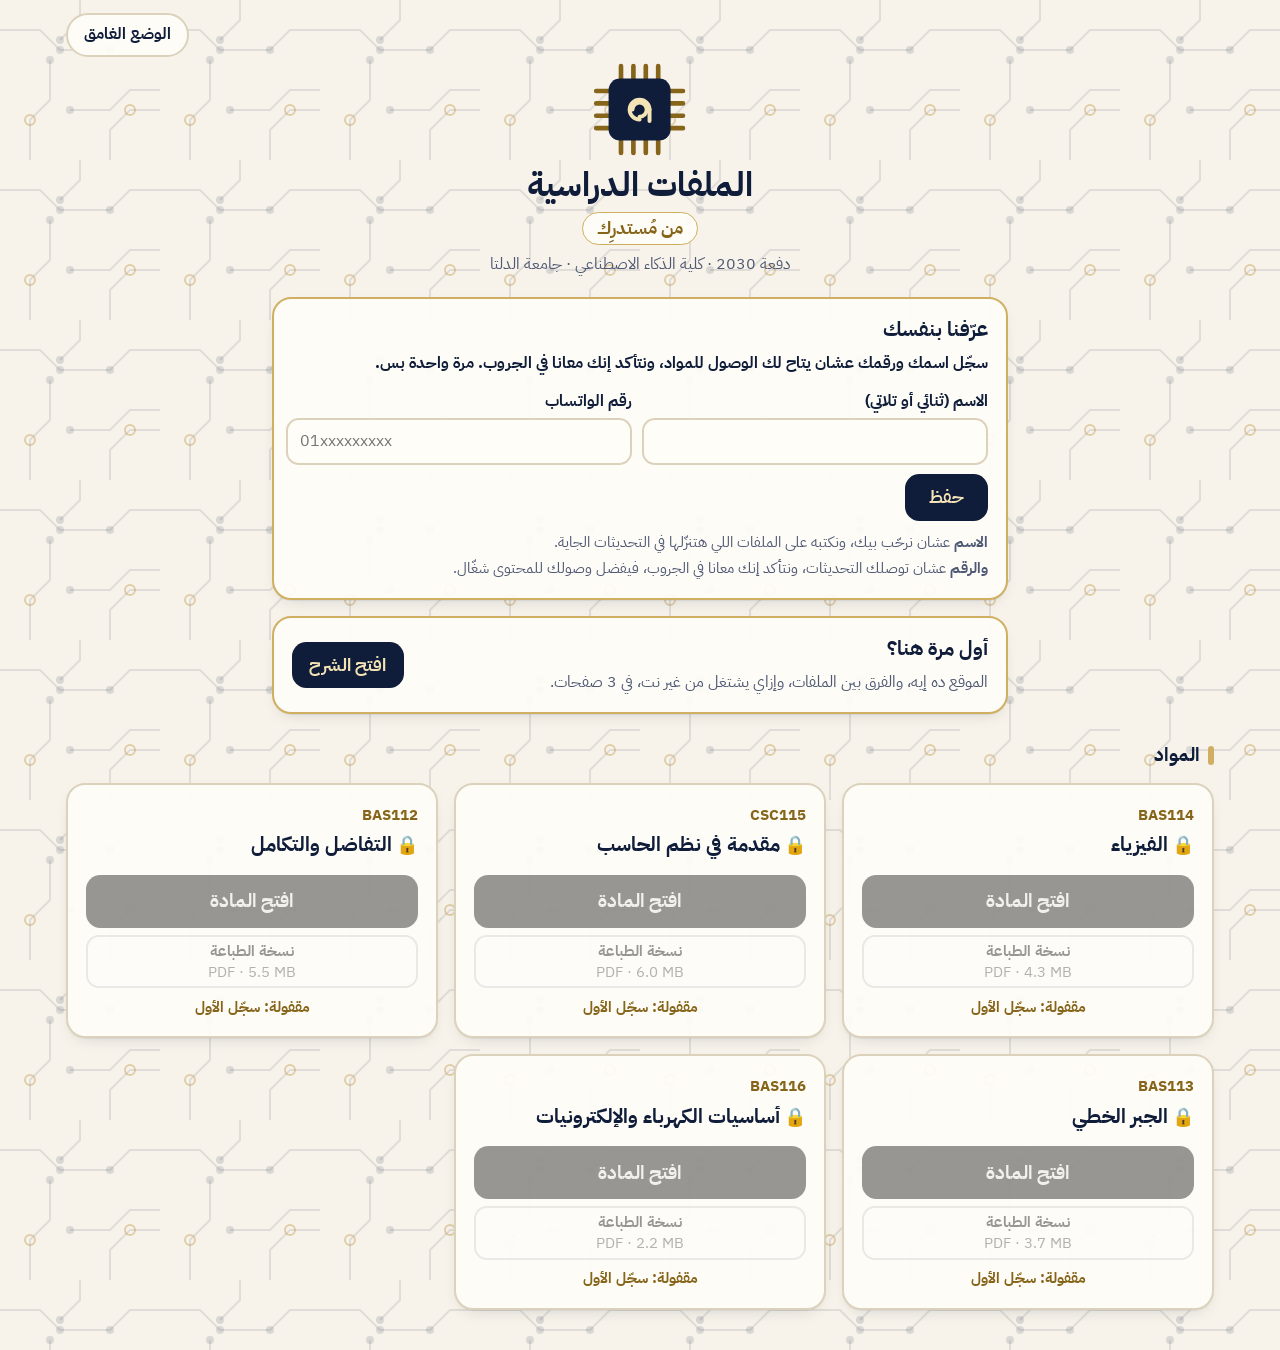
==== commit 2dce39da: "Site v4: required profile with locked courses, in-course study time counter, rebuilt all five course" ====
--- a/index.html
+++ b/index.html
@@ -5,7 +5,7 @@
 <meta name="viewport" content="width=device-width, initial-scale=1, viewport-fit=cover">
 <title>الملفات الدراسية · مُستدرِك</title>
 <meta name="description" content="الملفات الدراسية لدفعة 2030، كلية الذكاء الاصطناعي، جامعة الدلتا. من مُستدرِك.">
-<meta name="hub-version" content="3">
+<meta name="hub-version" content="4">
 <link rel="manifest" href="manifest.webmanifest">
 <link rel="icon" type="image/png" sizes="192x192" href="icons/icon-192.png">
 <link rel="apple-touch-icon" sizes="180x180" href="icons/icon-180.png">
@@ -15,7 +15,9 @@
 <meta name="apple-mobile-web-app-status-bar-style" content="default">
 <meta name="theme-color" content="#F7F3EA" media="(prefers-color-scheme: light)">
 <meta name="theme-color" content="#0B1530" media="(prefers-color-scheme: dark)">
-<script>try{var t=localStorage.getItem("hub-theme");if(t==="light"||t==="dark")document.documentElement.setAttribute("data-theme",t)}catch(e){}</script>
+<script>try{var t=localStorage.getItem("hub-theme");if(t==="light"||t==="dark")document.documentElement.setAttribute("data-theme",t)}catch(e){}
+// البروفايل الإجباري: من غير اسم ورقم، كارت الاسم بس هو اللي ظاهر (والمواد والطباعة مستخبيين)
+try{if(!localStorage.getItem("mst-name"))document.documentElement.classList.add("gate")}catch(e){}</script>
 <link rel="stylesheet" href="site.css">
 </head>
 <body>
@@ -35,11 +37,12 @@
 <main>
 <section class="card who" id="who" aria-labelledby="who-h" hidden>
   <h2 id="who-h">عرّفنا بنفسك</h2>
+  <p class="gate-msg">سجّل اسمك ورقمك عشان يتاح لك الوصول للمواد، ونتأكد إنك معانا في الجروب. مرة واحدة بس.</p>
   <form id="who-form" novalidate>
     <label>الاسم (ثنائي أو تلاتي)<input id="who-name" type="text" autocomplete="name" required></label>
     <label>رقم الواتساب<input id="who-phone" type="tel" inputmode="numeric" autocomplete="tel" dir="ltr" placeholder="01xxxxxxxxx" required></label>
     <p class="err" id="who-err" hidden></p>
-    <div class="row"><button type="submit" class="btn">حفظ</button><button type="button" class="btn quiet" id="who-later">بعدين</button></div>
+    <div class="row"><button type="submit" class="btn">حفظ</button><button type="button" class="btn quiet" id="who-later">إلغاء</button></div>
   </form>
   <p class="fine"><b>الاسم</b> عشان نرحّب بيك، ونكتبه على الملفات اللي هتنزّلها في التحديثات الجاية.<br><b>والرقم</b> عشان توصلك التحديثات، ونتأكد إنك معانا في الجروب، فيفضل وصولك للمحتوى شغّال.</p>
 </section>
@@ -49,21 +52,21 @@
   <a href="guide.html">افتح الشرح</a>
 </section>
 
-<h2 class="sec">المواد</h2>
+<h2 class="sec sec-c">المواد</h2>
 <div class="courses">
 <section class="card course" aria-labelledby="c-bas114" data-course="courses/BAS114_Physics.html">
   <p class="code en">BAS114</p>
   <h3 id="c-bas114">الفيزياء</h3>
   <p class="saved">افتحها مرة بالنت عشان تتحفظ</p>
   <a class="go" href="courses/BAS114_Physics.html" data-stat="bas114">افتح المادة</a>
-  <a class="pdf" href="pdfs/BAS114_Physics.pdf" download>نسخة الطباعة<span class="en">PDF · 3.4 MB</span></a>
+  <a class="pdf" href="pdfs/BAS114_Physics.pdf" download>نسخة الطباعة<span class="en">PDF · 4.3 MB</span></a>
 </section>
 <section class="card course" aria-labelledby="c-csc115" data-course="courses/CSC115_ComputerSystems.html">
   <p class="code en">CSC115</p>
   <h3 id="c-csc115">مقدمة في نظم الحاسب</h3>
   <p class="saved">افتحها مرة بالنت عشان تتحفظ</p>
   <a class="go" href="courses/CSC115_ComputerSystems.html" data-stat="csc115">افتح المادة</a>
-  <a class="pdf" href="pdfs/CSC115_ComputerSystems.pdf" download>نسخة الطباعة<span class="en">PDF · 4.3 MB</span></a>
+  <a class="pdf" href="pdfs/CSC115_ComputerSystems.pdf" download>نسخة الطباعة<span class="en">PDF · 6.0 MB</span></a>
 </section>
 <section class="card course" aria-labelledby="c-bas112" data-course="courses/BAS112_Calculus.html">
   <p class="code en">BAS112</p>
@@ -84,7 +87,7 @@
   <h3 id="c-bas116">أساسيات الكهرباء والإلكترونيات</h3>
   <p class="saved">افتحها مرة بالنت عشان تتحفظ</p>
   <a class="go" href="courses/BAS116_Electronics.html" data-stat="bas116">افتح المادة</a>
-  <a class="pdf" href="pdfs/BAS116_Electronics.pdf" download>نسخة الطباعة<span class="en">PDF · 1.2 MB</span></a>
+  <a class="pdf" href="pdfs/BAS116_Electronics.pdf" download>نسخة الطباعة<span class="en">PDF · 2.2 MB</span></a>
 </section>
 </div>
 
@@ -137,7 +140,7 @@
   <h2 id="cr-h">إعداد: نـوح</h2>
   <p>لو لقيت غلط أو عندك اقتراح، كلّمني:</p>
   <div class="socs"><a class="soc wa" href="https://wa.me/201114232172" target="_blank" rel="noopener"><svg viewBox="0 0 24 24" aria-hidden="true"><path d="M12 2.2A9.8 9.8 0 0 0 3.6 17l-1.3 4.8 4.9-1.3A9.8 9.8 0 1 0 12 2.2Z" fill="none" stroke="currentColor" stroke-width="1.8"/><path d="M8.6 7.4c.3-.6.6-.6.9-.6h.6c.2 0 .4.1.5.4l.8 1.9c.1.2 0 .5-.1.7l-.6.7c.6 1.2 1.6 2.2 2.8 2.8l.7-.6c.2-.2.5-.2.7-.1l1.9.8c.3.1.4.3.4.6v.6c0 .4-.1.7-.6.9-1.2.6-3 .3-4.8-1.1a9.7 9.7 0 0 1-3.2-3.9c-.6-1.4-.6-2.4 0-3.1Z" fill="currentColor"/></svg><span>WhatsApp</span></a><a class="soc ig" href="https://www.instagram.com/nooh.m.ibrahim/" target="_blank" rel="noopener"><svg viewBox="0 0 24 24" aria-hidden="true"><rect x="3" y="3" width="18" height="18" rx="5" fill="none" stroke="currentColor" stroke-width="1.9"/><circle cx="12" cy="12" r="4.2" fill="none" stroke="currentColor" stroke-width="1.9"/><circle cx="17.4" cy="6.6" r="1.2" fill="currentColor"/></svg><span>Instagram</span></a><a class="soc fb" href="https://www.facebook.com/profile.php?id=61594278003270" target="_blank" rel="noopener"><svg viewBox="0 0 24 24" aria-hidden="true"><path d="M13.6 21v-7.6h2.6l.4-3h-3V8.5c0-.9.3-1.5 1.5-1.5h1.6V4.3a21 21 0 0 0-2.3-.1c-2.3 0-3.9 1.4-3.9 4v2.2H8v3h2.5V21Z" fill="currentColor"/></svg><span>Facebook</span></a><a class="soc li" href="https://www.linkedin.com/in/nooh-m-ibrahim/" target="_blank" rel="noopener"><svg viewBox="0 0 24 24" aria-hidden="true"><rect x="3" y="3" width="18" height="18" rx="3" fill="none" stroke="currentColor" stroke-width="1.8"/><path d="M7.3 10v7M7.3 7v.01M11 17v-7M11 13c0-1.8 1-3 2.6-3S16.7 11 16.7 13v4" fill="none" stroke="currentColor" stroke-width="2" stroke-linecap="round"/></svg><span>LinkedIn</span></a><a class="soc gh" href="https://github.com/Nooh-Ibrahim" target="_blank" rel="noopener"><svg viewBox="0 0 24 24" aria-hidden="true"><path d="M12 2.5a9.5 9.5 0 0 0-3 18.5c.5.1.7-.2.7-.5v-1.7c-2.6.6-3.2-1.2-3.2-1.2-.4-1.1-1.1-1.4-1.1-1.4-.9-.6.1-.6.1-.6 1 .1 1.5 1 1.5 1 .9 1.5 2.3 1.1 2.9.8.1-.6.3-1.1.6-1.3-2.1-.2-4.3-1-4.3-4.7 0-1 .4-1.9 1-2.6-.1-.2-.4-1.2.1-2.5 0 0 .8-.3 2.6 1a9 9 0 0 1 4.8 0c1.8-1.3 2.6-1 2.6-1 .5 1.3.2 2.3.1 2.5.6.7 1 1.6 1 2.6 0 3.7-2.2 4.5-4.3 4.7.3.3.6.9.6 1.8v2.6c0 .3.2.6.7.5A9.5 9.5 0 0 0 12 2.5Z" fill="currentColor"/></svg><span>GitHub</span></a></div>
-  <p class="ver" id="ver">إصدار الموقع: 3</p>
+  <p class="ver" id="ver">إصدار الموقع: 4</p>
 </footer>
 </div>
 
--- a/site.css
+++ b/site.css
@@ -101,6 +101,15 @@
 /* أهلاً، وكارت الاسم */
 .hello{margin-top:.5rem;font-size:1.1rem}
 .linkbtn{font:inherit;font-size:.95rem;color:var(--gold-ink);background:none;border:0;text-decoration:underline;cursor:pointer;padding:.3rem}
+/* البروفايل الإجباري (html.gate): كارت الاسم بس */
+html.gate .wrap>:not(.top):not(.hero):not(main),html.gate main>:not(#who):not(.guide):not(.courses):not(.sec-c),html.gate #who-later,html.gate #edit-who{display:none!important}
+html.gate #who{display:block!important}
+/* المواد ظاهرة بس مقفولة لحد التسجيل */
+html.gate .course{cursor:pointer}html.gate .course .saved{display:none}
+html.gate .course .go,html.gate .course .pdf{pointer-events:none;opacity:.45;filter:grayscale(1)}
+html.gate .course h3::before{content:"🔒 ";font-size:.9em}
+html.gate .course::after{content:"مقفولة: سجّل الأول";display:block;margin-top:.4rem;font-size:.95rem;font-weight:700;color:var(--gold-ink);text-align:center}
+.who .gate-msg{display:none}html.gate .who .gate-msg{display:block;font-weight:700;color:var(--ink)}
 .who{max-width:46rem;margin:0 auto 1rem;border-color:var(--gold)}
 .who p{color:var(--muted);font-size:1rem}
 .who form{display:grid;gap:.6rem;margin-top:.7rem}
